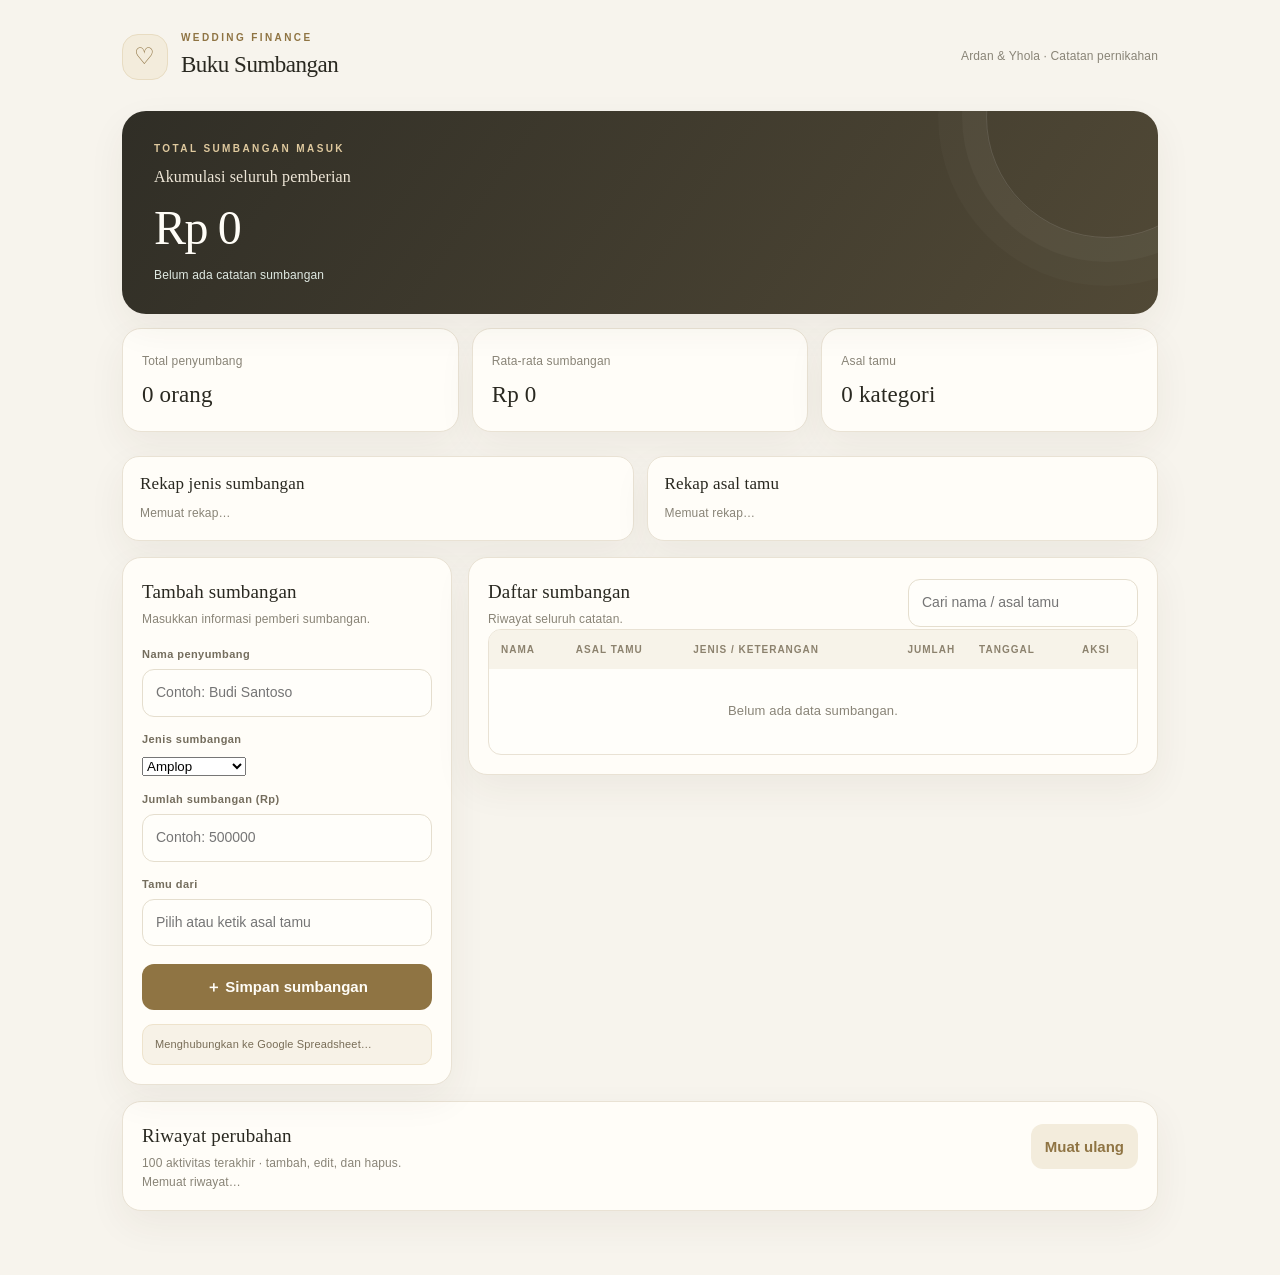
==== keuangan/index.html @ fa2a4373 "Point finance website to latest Apps Script deployment" ====
<!doctype html>
<html lang="id"><head><meta charset="utf-8"><meta name="viewport" content="width=device-width,initial-scale=1"><meta name="theme-color" content="#f6f7f5"><title>Buku Sumbangan — Ardan & Yhola</title>
<style>:root{--bg:#f7f4ed;--paper:#fffdf8;--ink:#292820;--muted:#898477;--line:#e9e2d4;--gold:#b79a62;--gold-dark:#8f7443;--gold-soft:#f3ecdc;--red:#a65d53;--shadow:0 14px 38px rgba(73,59,34,.06)}
*{box-sizing:border-box}body{margin:0;background:var(--bg);color:var(--ink);font:15px/1.55 -apple-system,BlinkMacSystemFont,"Segoe UI",sans-serif;letter-spacing:.01em}
.wrap{max-width:1080px;margin:auto;padding:30px 22px 64px}.head{display:flex;justify-content:space-between;align-items:center;margin-bottom:28px}.brand{display:flex;gap:13px;align-items:center}.mark{background:var(--gold-soft);color:var(--gold-dark);border:1px solid #e8dcc2;border-radius:16px;width:46px;height:46px;display:grid;place-items:center;font-size:23px}.eyebrow{font-size:10px;letter-spacing:2.4px;color:var(--gold-dark);font-weight:800}.brand h1{font-family:Georgia,serif;font-size:23px;font-weight:500;letter-spacing:-.5px;margin:1px 0}.muted{color:var(--muted);font-size:12px}
.hero{position:relative;overflow:hidden;background:linear-gradient(125deg,#302e26,#514936);color:#fffdf7;padding:30px 32px;border-radius:24px;box-shadow:var(--shadow)}.hero:after{content:"";position:absolute;width:240px;height:240px;border:1px solid #ffffff20;border-radius:50%;right:-70px;top:-115px;box-shadow:0 0 0 24px #ffffff08,0 0 0 48px #ffffff05}.hero .eyebrow{color:#dfc99e}.hero h2{font-family:Georgia,serif;font-weight:400;font-size:16px;margin:8px 0 2px;color:#eee6d7}.total{font-family:Georgia,serif;font-size:clamp(34px,6vw,48px);font-weight:500;letter-spacing:-1.4px;margin:0}.stats{display:grid;grid-template-columns:repeat(3,1fr);gap:13px;margin:14px 0 24px}.stat,.panel{background:var(--paper);border:1px solid var(--line);border-radius:19px;padding:19px;box-shadow:var(--shadow)}.stat span{font-size:12px;color:var(--muted)}.stat strong{display:block;font-family:Georgia,serif;font-size:23px;font-weight:500;margin-top:5px}.breakdowns{display:grid;grid-template-columns:1fr 1fr;gap:13px;margin:0 0 16px}.breakdown{background:var(--paper);border:1px solid var(--line);border-radius:17px;padding:17px;box-shadow:var(--shadow)}.breakdown h3{font:500 17px Georgia,serif;margin:0 0 10px}.breakrow{display:flex;justify-content:space-between;gap:12px;padding:7px 0;border-top:1px solid #f0eadf;font-size:12px}.breakrow strong{font-weight:700;text-align:right}.history{margin-top:16px}.history-list{display:grid;gap:8px}.history-item{padding:10px 12px;border:1px solid var(--line);border-radius:12px;background:#fffefa;font-size:12px}.history-item strong{display:block}.layout{display:grid;grid-template-columns:330px 1fr;gap:16px;align-items:start}.panel h3{font-family:Georgia,serif;font-size:19px;font-weight:500;margin:0}.sub{font-size:12px;color:var(--muted);margin:4px 0 17px}
label{display:block;font-size:11px;letter-spacing:.04em;font-weight:700;color:#746d5d;margin:14px 0 6px}input{width:100%;padding:12px 13px;border:1px solid #e5dece;border-radius:12px;background:#fffefa;color:var(--ink);font:inherit;font-size:14px;outline:none;transition:.2s}input:focus{border-color:var(--gold);box-shadow:0 0 0 3px #b79a621a}.btn{border:0;border-radius:12px;padding:11px 14px;font:inherit;font-weight:700;cursor:pointer;transition:transform .15s,background .15s}.btn:active{transform:scale(.98)}.primary{background:var(--gold-dark);color:#fffdf7;width:100%;margin-top:18px}.primary:hover{background:#796139}.soft{background:var(--gold-soft);color:var(--gold-dark)}.plain{background:#fffdf8;border:1px solid var(--line);color:#625b4c}.tools{display:flex;gap:7px;flex-wrap:wrap;margin:14px 0}.tools .btn{font-size:11px}.bar{display:flex;justify-content:space-between;align-items:center;gap:10px;flex-wrap:wrap}.search{max-width:230px}.tablebox{overflow:auto;border:1px solid var(--line);border-radius:13px;background:#fffefa}table{width:100%;border-collapse:collapse;min-width:500px}th{background:#f7f3e9;color:#8c826e;text-align:left;font-size:10px;letter-spacing:1px;text-transform:uppercase;padding:12px}td{padding:13px 12px;border-top:1px solid #f0eadf;font-size:13px}td.money{text-align:right;font-weight:700;color:#625338}td:last-child{text-align:right}.tag{background:#f5f0e5;color:#786747;border-radius:20px;padding:5px 9px;font-size:10px}.mini{border:0;background:none;color:var(--gold-dark);font-weight:700;cursor:pointer;padding:5px}.del{color:var(--red)}.empty{text-align:center;padding:32px 15px;color:var(--muted);font-size:13px}.note{background:#f7f2e7;border:1px solid #eee3cc;padding:11px 12px;border-radius:11px;margin-top:14px;font-size:11px;color:#786d57}
@media(max-width:760px){.breakdowns{grid-template-columns:1fr}.wrap{max-width:540px;padding:20px 14px 44px}.head{margin-bottom:20px}.head>span{display:none}.brand h1{font-size:21px}.hero{padding:25px 22px;border-radius:21px}.stats{gap:8px;margin:11px 0 17px}.stat{padding:13px 12px;border-radius:15px}.stat strong{font-size:18px}.layout{grid-template-columns:1fr;gap:12px}.panel{padding:17px;border-radius:17px}.search{max-width:none;width:100%}.bar{align-items:flex-start}.tablebox{overflow:visible;border:0;background:transparent}table{min-width:0;border-collapse:separate;border-spacing:0 8px}thead{display:none}tbody tr{display:grid;grid-template-columns:1fr auto;gap:4px 10px;background:#fffefa;border:1px solid var(--line);border-radius:13px;padding:11px 12px;margin-bottom:8px}td{border:0;padding:0;font-size:12px}td:first-child{grid-column:1;grid-row:1;font-size:13px}td:nth-child(2){grid-column:1;grid-row:2}td.money{grid-column:2;grid-row:1;text-align:right;align-self:center;font-size:13px}td:last-child{grid-column:2;grid-row:2;align-self:center;white-space:nowrap}.empty{background:#fffefa;border:1px dashed var(--line);border-radius:13px}.tools{gap:6px}.tools .btn{flex:1;padding:10px 8px}}
@media(max-width:360px){.stats{grid-template-columns:1fr}.stat{display:flex;justify-content:space-between;align-items:center}.stat strong{margin:0}.hero{padding:22px 18px}}</style></head><body><div class="wrap">
<header class="head"><div class="brand"><div class="mark">♡</div><div><div class="eyebrow">WEDDING FINANCE</div><h1>Buku Sumbangan</h1></div></div><span class="muted">Ardan & Yhola · Catatan pernikahan</span></header>
<section class="hero"><div class="eyebrow">TOTAL SUMBANGAN MASUK</div><h2>Akumulasi seluruh pemberian</h2><p class="total" id="total">Rp 0</p><div class="muted" style="color:#e0eae3" id="summary">Belum ada catatan sumbangan</div></section>
<section class="stats"><div class="stat"><span>Total penyumbang</span><strong id="count">0 orang</strong></div><div class="stat"><span>Rata-rata sumbangan</span><strong id="avg">Rp 0</strong></div><div class="stat"><span>Asal tamu</span><strong id="groups">0 kategori</strong></div></section>
<section class="breakdowns"><div class="breakdown"><h3>Rekap jenis sumbangan</h3><div id="categoryBreakdown" class="muted">Memuat rekap…</div></div><div class="breakdown"><h3>Rekap asal tamu</h3><div id="originBreakdown" class="muted">Memuat rekap…</div></div></section><main class="layout"><section class="panel"><h3 id="formTitle">Tambah sumbangan</h3><p class="sub">Masukkan informasi pemberi sumbangan.</p><form id="form"><input id="editId" type="hidden"><label for="name">Nama penyumbang</label><input id="name" maxlength="100" placeholder="Contoh: Budi Santoso" required><label for="giftType">Jenis sumbangan</label><select id="giftType" required><option value="Amplop">Amplop</option><option value="Mandiri Yhola">Mandiri Yhola</option><option value="BCA Yhola">BCA Yhola</option><option value="BCA Ardan">BCA Ardan</option><option value="Kado">Kado</option></select><div id="moneyField"><label for="amount">Jumlah sumbangan (Rp)</label><input id="amount" type="number" min="1" step="1" placeholder="Contoh: 500000"></div><div id="giftField" style="display:none"><label for="giftDescription">Isi kado / hadiah</label><input id="giftDescription" maxlength="160" placeholder="Contoh: Rice cooker, setrika, piring"></div><label for="source">Tamu dari</label><input id="source" list="sourcesList" maxlength="80" placeholder="Pilih atau ketik asal tamu" required><datalist id="sourcesList"><option>Kantor Bumindo</option><option>Kantor Erha</option><option>Keluarga Ardan</option><option>Keluarga Yhola</option><option>Teman Ardan</option><option>Teman Yhola</option><option>Tetangga</option><option>Lainnya</option></datalist><button class="btn primary" id="save">＋ Simpan sumbangan</button><button class="btn plain" id="cancel" type="button" style="display:none;width:100%;margin-top:8px">Batal edit</button></form><div class="note" id="connectionNote">Menghubungkan ke Google Spreadsheet…</div></section>
<section class="panel"><div class="bar"><div><h3>Daftar sumbangan</h3><p class="sub" style="margin-bottom:0">Riwayat seluruh catatan.</p></div><input class="search" id="search" placeholder="Cari nama / asal tamu"></div><div class="tablebox"><table><thead><tr><th>Nama</th><th>Asal tamu</th><th>Jenis / keterangan</th><th style="text-align:right">Jumlah</th><th>Tanggal</th><th>Aksi</th></tr></thead><tbody id="rows"></tbody></table><div class="empty" id="empty">Belum ada data sumbangan.</div></div></section></main><section class="panel history"><div class="bar"><div><h3>Riwayat perubahan</h3><p class="sub" style="margin-bottom:0">100 aktivitas terakhir · tambah, edit, dan hapus.</p></div><button class="btn soft" id="refreshHistory" type="button">Muat ulang</button></div><div class="history-list" id="historyList"><div class="muted">Memuat riwayat…</div></div></section></div>
<script>
const API_URL='https://script.google.com/macros/s/AKfycbzqXOMOO9nMIbxhnYxbDMn8gLVoGw3H8GqRCB1GDdaNJoJIylZEvR3o4yMRAfjz7OiH/exec';
let data=[];
const $=id=>document.getElementById(id),fmt=n=>new Intl.NumberFormat('id-ID',{style:'currency',currency:'IDR',maximumFractionDigits:0}).format(n||0),esc=s=>String(s).replace(/[&<>"']/g,c=>({'&':'&amp;','<':'&lt;','>':'&gt;','"':'&quot;',"'":'&#39;'}[c]));
function api(params){return new Promise((resolve,reject)=>{const cb='gsCallback_'+Date.now()+'_'+Math.random().toString(36).slice(2);const script=document.createElement('script');const query=new URLSearchParams({...params,callback:cb});const timer=setTimeout(()=>finish(new Error('Koneksi ke Google Spreadsheet timeout. Coba muat ulang halaman.')),20000);function finish(err,result){clearTimeout(timer);delete window[cb];script.remove();err?reject(err):resolve(result)}window[cb]=result=>{if(!result||!result.ok)finish(new Error(result?.error||'Permintaan gagal.'));else finish(null,result.data)};script.onerror=()=>finish(new Error('Tidak dapat menghubungi Google Apps Script. Periksa URL deployment.'));script.src=API_URL+'?'+query.toString();document.body.appendChild(script)})}
async function loadData(){try{data=await api({action:'list'});render();$('connectionNote').textContent='Terhubung ke Google Spreadsheet · Data tersimpan online.';loadHistory()}catch(err){$('connectionNote').textContent='Gagal memuat data: '+err.message;$('empty').textContent='Data belum dapat dimuat. Periksa koneksi atau deployment Apps Script.';console.error(err)}}
function dateFmt(v){if(!v)return '—';const d=new Date(v);return isNaN(d)?'—':new Intl.DateTimeFormat('id-ID',{day:'2-digit',month:'short',year:'numeric',hour:'2-digit',minute:'2-digit'}).format(d)}
async function loadHistory(){try{const items=await api({action:'history'});$('historyList').innerHTML=items.length?items.map(x=>'<div class="history-item"><strong>'+esc(x.action)+' · '+esc(x.name||'Tanpa nama')+'</strong><span class="muted">'+esc(dateFmt(x.timestamp))+'</span><div>'+esc(x.detail||'')+'</div></div>').join(''):'<div class="muted">Belum ada aktivitas yang tercatat setelah fitur riwayat diaktifkan.</div>'}catch(err){$('historyList').innerHTML='<div class="muted">Riwayat belum tersedia. Perbarui dan deploy Apps Script terlebih dahulu.</div>'}}
function render(){
 let money=data.filter(x=>x.type!=='Kado'),total=money.reduce((s,x)=>s+Number(x.amount||0),0);
 $('total').textContent=fmt(total);$('count').textContent=data.length+' orang';
 $('avg').textContent=fmt(money.length?total/money.length:0);
 $('groups').textContent=new Set(data.map(x=>String(x.source||'').toLowerCase())).size+' kategori';
 $('summary').textContent=data.length?data.length+' catatan sumbangan tercatat':'Belum ada catatan sumbangan';
 const aggregate=(key,amountKey)=>{const m={};data.forEach(x=>{const k=String(x[key]||'Belum dikategorikan');m[k]=(m[k]||0)+(amountKey?Number(x.amount||0):1)});return Object.entries(m).sort((a,b)=>b[1]-a[1]).map(([k,v])=>'<div class="breakrow"><span>'+esc(k)+'</span><strong>'+(amountKey?fmt(v):v+' catatan')+'</strong></div>').join('')||'<div class="muted">Belum ada data.</div>'};
 $('categoryBreakdown').innerHTML=aggregate('type',true);
 $('originBreakdown').innerHTML=aggregate('source',false);
 let q=$('search').value.toLowerCase(),list=data.filter(x=>[x.name,x.source,x.type,x.giftDescription].some(v=>String(v||'').toLowerCase().includes(q)));
 $('rows').innerHTML=list.map(x=>{let desc=x.type==='Kado'?'Kado · '+(x.giftDescription||'Belum diisi'):(x.type||'Belum dikategorikan');let amount=x.type==='Kado'?'—':fmt(x.amount);return '<tr><td><b>'+esc(x.name)+'</b></td><td><span class="tag">'+esc(x.source)+'</span></td><td>'+esc(desc)+'</td><td class="money">'+amount+'</td><td>'+esc(dateFmt(x.createdAt))+'</td><td><button class="mini" onclick="editRow(\'+x.id+'\')">Edit</button><button class="mini del" onclick="removeRow(\'+x.id+'\')">Hapus</button></td></tr>'}).join('');
 $('empty').style.display=list.length?'none':'block';
}
function syncGiftFields(){const gift=$('giftType').value==='Kado';$('moneyField').style.display=gift?'none':'block';$('giftField').style.display=gift?'block':'none';$('amount').required=!gift;$('giftDescription').required=gift} $('giftType').onchange=syncGiftFields;syncGiftFields();
$('form').onsubmit=async e=>{e.preventDefault();const id=$('editId').value,type=$('giftType').value,isGift=type==='Kado',item={name:$('name').value.trim(),amount:isGift?0:Number($('amount').value),source:$('source').value.trim(),type,giftDescription:isGift?$('giftDescription').value.trim():''};if(!item.name||!item.source||(isGift?!item.giftDescription:item.amount<=0)){alert(isGift?'Nama, asal tamu, dan isi kado wajib diisi.':'Nama, asal tamu, dan jumlah wajib diisi.');return}const btn=$('save');btn.disabled=true;btn.textContent='Menyimpan…';try{if(id)await api({action:'update',id,...item});else await api({action:'add',...item});await loadData();reset()}catch(err){alert('Gagal menyimpan: '+err.message)}finally{btn.disabled=false;btn.textContent=id?'Simpan perubahan':'＋ Simpan sumbangan'}};
function reset(){$('form').reset();$('editId').value='';$('formTitle').textContent='Tambah sumbangan';$('save').textContent='＋ Simpan sumbangan';$('cancel').style.display='none';syncGiftFields()}
window.editRow=id=>{let x=data.find(v=>v.id===id);if(!x)return;$('editId').value=id;$('name').value=x.name;$('giftType').value=x.type||'Amplop';$('amount').value=x.amount||'';$('giftDescription').value=x.giftDescription||'';$('source').value=x.source;syncGiftFields();$('formTitle').textContent='Edit sumbangan';$('save').textContent='Simpan perubahan';$('cancel').style.display='block';window.scrollTo({top:0,behavior:'smooth'})};
window.removeRow=async id=>{let x=data.find(v=>v.id===id);if(x&&confirm('Hapus catatan '+x.name+'?')){try{await api({action:'delete',id});await loadData();if($('editId').value===id)reset()}catch(err){alert('Gagal menghapus: '+err.message)}}};
$('cancel').onclick=reset;$('search').oninput=render;$('refreshHistory').onclick=loadHistory;
loadData();
</script></body></html>
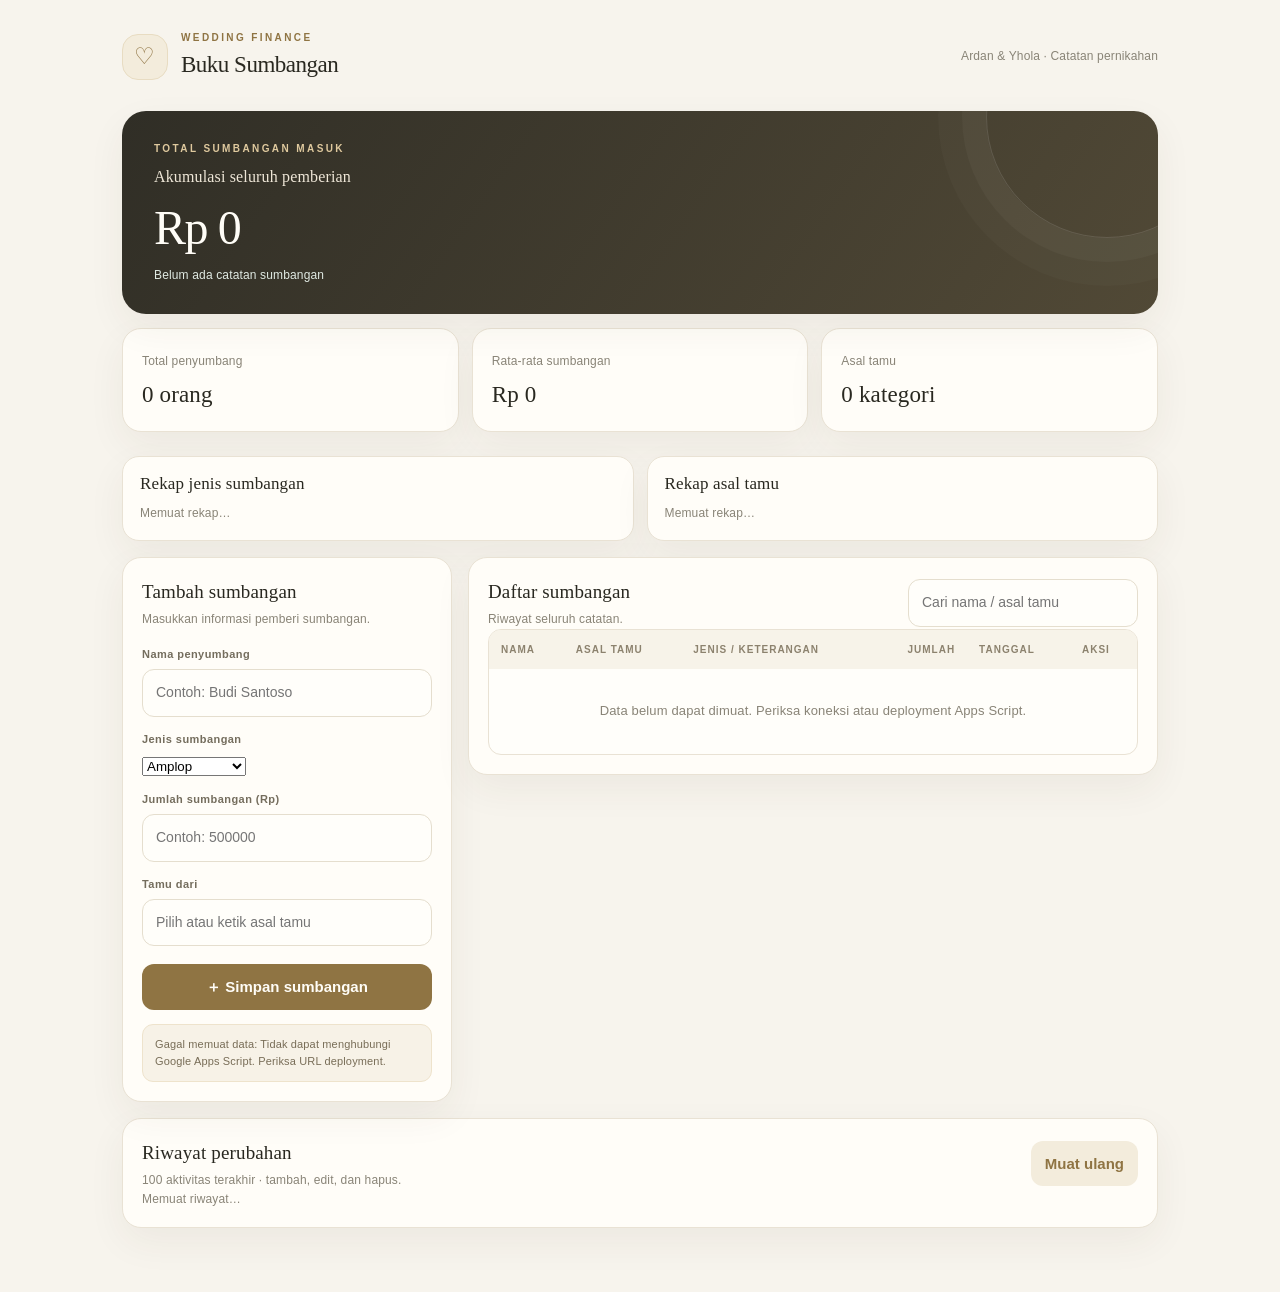
==== commit 2aa736da: "Connect wedding contribution ledger to new Google Sheets API" ====
--- a/keuangan/index.html
+++ b/keuangan/index.html
@@ -13,13 +13,13 @@
 <section class="breakdowns"><div class="breakdown"><h3>Rekap jenis sumbangan</h3><div id="categoryBreakdown" class="muted">Memuat rekap…</div></div><div class="breakdown"><h3>Rekap asal tamu</h3><div id="originBreakdown" class="muted">Memuat rekap…</div></div></section><main class="layout"><section class="panel"><h3 id="formTitle">Tambah sumbangan</h3><p class="sub">Masukkan informasi pemberi sumbangan.</p><form id="form"><input id="editId" type="hidden"><label for="name">Nama penyumbang</label><input id="name" maxlength="100" placeholder="Contoh: Budi Santoso" required><label for="giftType">Jenis sumbangan</label><select id="giftType" required><option value="Amplop">Amplop</option><option value="Mandiri Yhola">Mandiri Yhola</option><option value="BCA Yhola">BCA Yhola</option><option value="BCA Ardan">BCA Ardan</option><option value="Kado">Kado</option></select><div id="moneyField"><label for="amount">Jumlah sumbangan (Rp)</label><input id="amount" type="number" min="1" step="1" placeholder="Contoh: 500000"></div><div id="giftField" style="display:none"><label for="giftDescription">Isi kado / hadiah</label><input id="giftDescription" maxlength="160" placeholder="Contoh: Rice cooker, setrika, piring"></div><label for="source">Tamu dari</label><input id="source" list="sourcesList" maxlength="80" placeholder="Pilih atau ketik asal tamu" required><datalist id="sourcesList"><option>Kantor Bumindo</option><option>Kantor Erha</option><option>Keluarga Ardan</option><option>Keluarga Yhola</option><option>Teman Ardan</option><option>Teman Yhola</option><option>Tetangga</option><option>Lainnya</option></datalist><button class="btn primary" id="save">＋ Simpan sumbangan</button><button class="btn plain" id="cancel" type="button" style="display:none;width:100%;margin-top:8px">Batal edit</button></form><div class="note" id="connectionNote">Menghubungkan ke Google Spreadsheet…</div></section>
 <section class="panel"><div class="bar"><div><h3>Daftar sumbangan</h3><p class="sub" style="margin-bottom:0">Riwayat seluruh catatan.</p></div><input class="search" id="search" placeholder="Cari nama / asal tamu"></div><div class="tablebox"><table><thead><tr><th>Nama</th><th>Asal tamu</th><th>Jenis / keterangan</th><th style="text-align:right">Jumlah</th><th>Tanggal</th><th>Aksi</th></tr></thead><tbody id="rows"></tbody></table><div class="empty" id="empty">Belum ada data sumbangan.</div></div></section></main><section class="panel history"><div class="bar"><div><h3>Riwayat perubahan</h3><p class="sub" style="margin-bottom:0">100 aktivitas terakhir · tambah, edit, dan hapus.</p></div><button class="btn soft" id="refreshHistory" type="button">Muat ulang</button></div><div class="history-list" id="historyList"><div class="muted">Memuat riwayat…</div></div></section></div>
 <script>
-const API_URL='https://script.google.com/macros/s/AKfycbzqXOMOO9nMIbxhnYxbDMn8gLVoGw3H8GqRCB1GDdaNJoJIylZEvR3o4yMRAfjz7OiH/exec';
+const API_URL='https://script.google.com/macros/s/AKfycbxcaTjHnkjxrhTH1AjJqT2T3LrT9TczT10QDazyrKj3Cag5uvMa_6mWdiqD-MA2ruYrv/exec';
 let data=[];
 const $=id=>document.getElementById(id),fmt=n=>new Intl.NumberFormat('id-ID',{style:'currency',currency:'IDR',maximumFractionDigits:0}).format(n||0),esc=s=>String(s).replace(/[&<>"']/g,c=>({'&':'&amp;','<':'&lt;','>':'&gt;','"':'&quot;',"'":'&#39;'}[c]));
 function api(params){return new Promise((resolve,reject)=>{const cb='gsCallback_'+Date.now()+'_'+Math.random().toString(36).slice(2);const script=document.createElement('script');const query=new URLSearchParams({...params,callback:cb});const timer=setTimeout(()=>finish(new Error('Koneksi ke Google Spreadsheet timeout. Coba muat ulang halaman.')),20000);function finish(err,result){clearTimeout(timer);delete window[cb];script.remove();err?reject(err):resolve(result)}window[cb]=result=>{if(!result||!result.ok)finish(new Error(result?.error||'Permintaan gagal.'));else finish(null,result.data)};script.onerror=()=>finish(new Error('Tidak dapat menghubungi Google Apps Script. Periksa URL deployment.'));script.src=API_URL+'?'+query.toString();document.body.appendChild(script)})}
 async function loadData(){try{data=await api({action:'list'});render();$('connectionNote').textContent='Terhubung ke Google Spreadsheet · Data tersimpan online.';loadHistory()}catch(err){$('connectionNote').textContent='Gagal memuat data: '+err.message;$('empty').textContent='Data belum dapat dimuat. Periksa koneksi atau deployment Apps Script.';console.error(err)}}
 function dateFmt(v){if(!v)return '—';const d=new Date(v);return isNaN(d)?'—':new Intl.DateTimeFormat('id-ID',{day:'2-digit',month:'short',year:'numeric',hour:'2-digit',minute:'2-digit'}).format(d)}
-async function loadHistory(){try{const items=await api({action:'history'});$('historyList').innerHTML=items.length?items.map(x=>'<div class="history-item"><strong>'+esc(x.action)+' · '+esc(x.name||'Tanpa nama')+'</strong><span class="muted">'+esc(dateFmt(x.timestamp))+'</span><div>'+esc(x.detail||'')+'</div></div>').join(''):'<div class="muted">Belum ada aktivitas yang tercatat setelah fitur riwayat diaktifkan.</div>'}catch(err){$('historyList').innerHTML='<div class="muted">Riwayat belum tersedia. Perbarui dan deploy Apps Script terlebih dahulu.</div>'}}
+async function loadHistory(){try{const items=await api({action:'history'});$('historyList').innerHTML=items.length?items.map(x=>'<div class="history-item"><strong>'+esc(x.action)+' · '+esc(x.name||'Tanpa nama')+'</strong><span class="muted">'+esc(dateFmt(x.time))+'</span><div>'+esc(x.detail||'')+'</div></div>').join(''):'<div class="muted">Belum ada aktivitas yang tercatat setelah fitur riwayat diaktifkan.</div>'}catch(err){$('historyList').innerHTML='<div class="muted">Riwayat belum tersedia. Perbarui dan deploy Apps Script terlebih dahulu.</div>'}}
 function render(){
  let money=data.filter(x=>x.type!=='Kado'),total=money.reduce((s,x)=>s+Number(x.amount||0),0);
  $('total').textContent=fmt(total);$('count').textContent=data.length+' orang';
@@ -30,7 +30,9 @@
  $('categoryBreakdown').innerHTML=aggregate('type',true);
  $('originBreakdown').innerHTML=aggregate('source',false);
  let q=$('search').value.toLowerCase(),list=data.filter(x=>[x.name,x.source,x.type,x.giftDescription].some(v=>String(v||'').toLowerCase().includes(q)));
- $('rows').innerHTML=list.map(x=>{let desc=x.type==='Kado'?'Kado · '+(x.giftDescription||'Belum diisi'):(x.type||'Belum dikategorikan');let amount=x.type==='Kado'?'—':fmt(x.amount);return '<tr><td><b>'+esc(x.name)+'</b></td><td><span class="tag">'+esc(x.source)+'</span></td><td>'+esc(desc)+'</td><td class="money">'+amount+'</td><td>'+esc(dateFmt(x.createdAt))+'</td><td><button class="mini" onclick="editRow(\'+x.id+'\')">Edit</button><button class="mini del" onclick="removeRow(\'+x.id+'\')">Hapus</button></td></tr>'}).join('');
+ $('rows').innerHTML=list.map(x=>{let desc=x.type==='Kado'?'Kado · '+(x.giftDescription||'Belum diisi'):(x.type||'Belum dikategorikan');let amount=x.type==='Kado'?'—':fmt(x.amount);return '<tr><td><b>'+esc(x.name)+'</b></td><td><span class="tag">'+esc(x.source)+'</span></td><td>'+esc(desc)+'</td><td class="money">'+amount+'</td><td>'+esc(dateFmt(x.createdAt))+'</td><td><button class="mini" data-edit-id="'+esc(x.id)+'">Edit</button><button class="mini del" data-delete-id="'+esc(x.id)+'">Hapus</button></td></tr>'}).join('');
+ $('rows').querySelectorAll('[data-edit-id]').forEach(btn=>btn.addEventListener('click',()=>editRow(btn.dataset.editId)));
+ $('rows').querySelectorAll('[data-delete-id]').forEach(btn=>btn.addEventListener('click',()=>removeRow(btn.dataset.deleteId)));
  $('empty').style.display=list.length?'none':'block';
 }
 function syncGiftFields(){const gift=$('giftType').value==='Kado';$('moneyField').style.display=gift?'none':'block';$('giftField').style.display=gift?'block':'none';$('amount').required=!gift;$('giftDescription').required=gift} $('giftType').onchange=syncGiftFields;syncGiftFields();
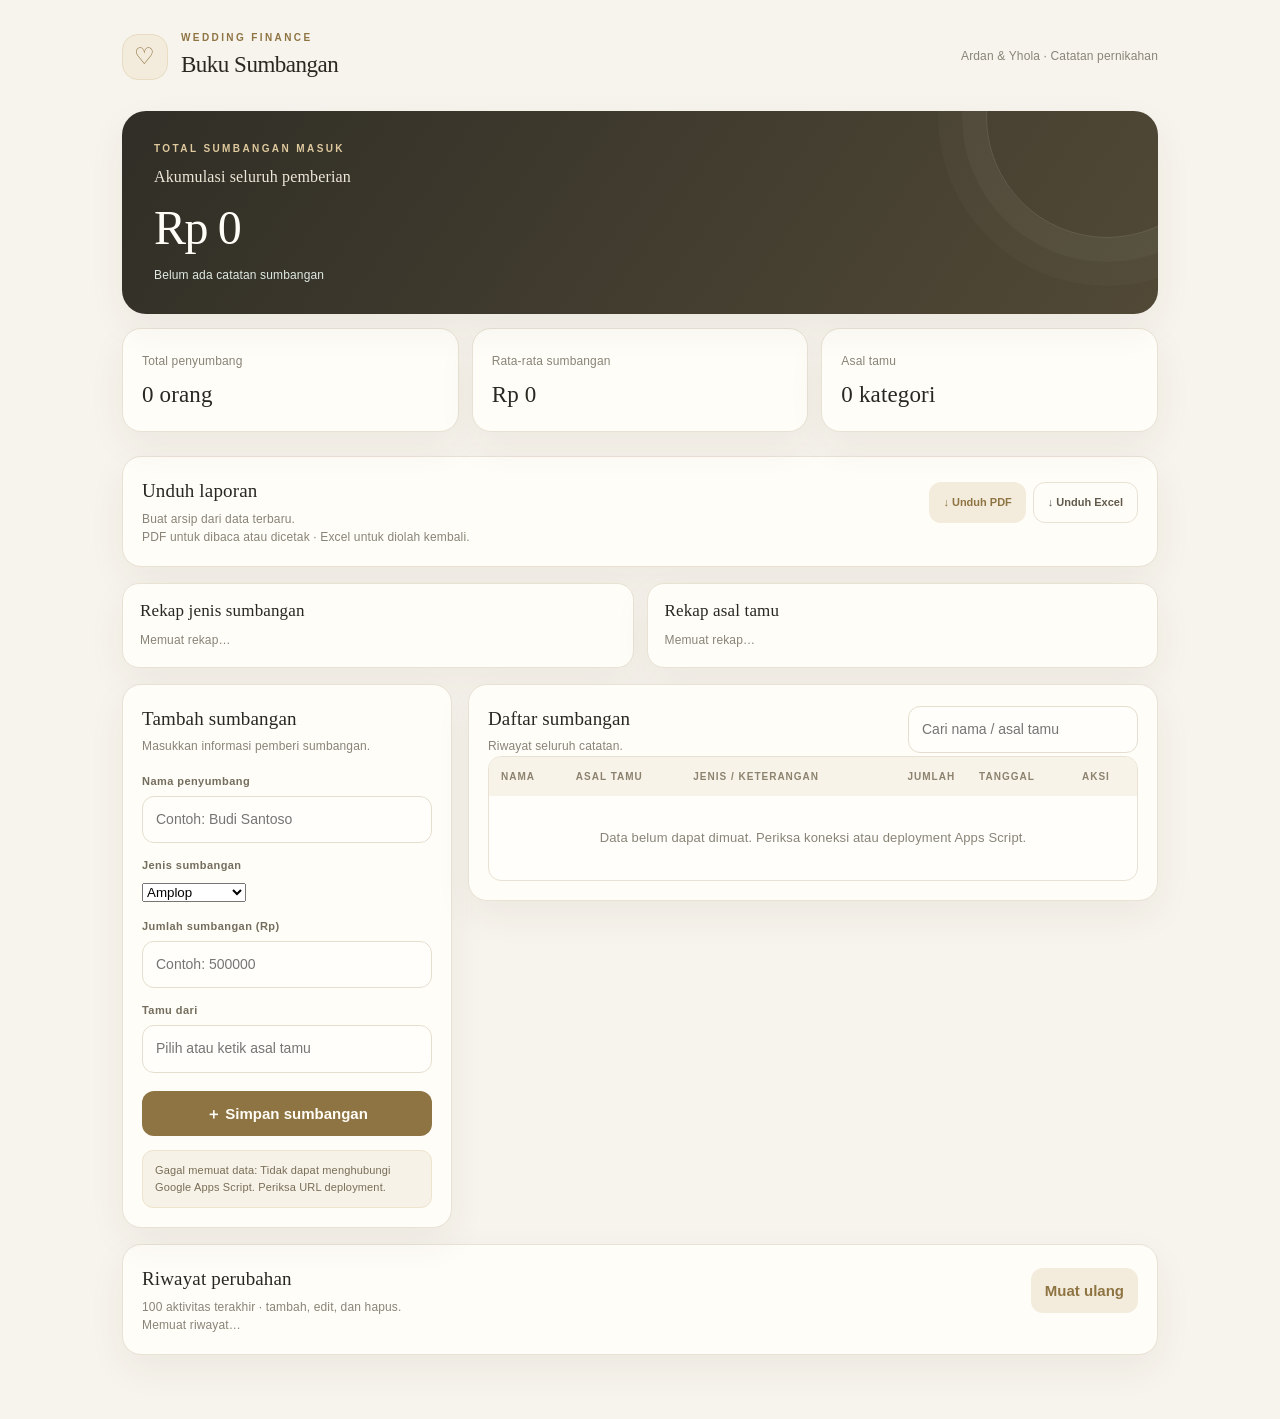
==== commit 1c585876: "Add PDF and Excel report downloads" ====
--- a/keuangan/index.html
+++ b/keuangan/index.html
@@ -10,10 +10,11 @@
 <header class="head"><div class="brand"><div class="mark">♡</div><div><div class="eyebrow">WEDDING FINANCE</div><h1>Buku Sumbangan</h1></div></div><span class="muted">Ardan & Yhola · Catatan pernikahan</span></header>
 <section class="hero"><div class="eyebrow">TOTAL SUMBANGAN MASUK</div><h2>Akumulasi seluruh pemberian</h2><p class="total" id="total">Rp 0</p><div class="muted" style="color:#e0eae3" id="summary">Belum ada catatan sumbangan</div></section>
 <section class="stats"><div class="stat"><span>Total penyumbang</span><strong id="count">0 orang</strong></div><div class="stat"><span>Rata-rata sumbangan</span><strong id="avg">Rp 0</strong></div><div class="stat"><span>Asal tamu</span><strong id="groups">0 kategori</strong></div></section>
+<section class="panel" style="margin:0 0 16px"><div class="bar"><div><h3>Unduh laporan</h3><p class="sub" style="margin-bottom:0">Buat arsip dari data terbaru.</p></div><div class="tools" style="margin:0"><button class="btn soft" id="exportPdf" type="button">↓ Unduh PDF</button><button class="btn plain" id="exportExcel" type="button">↓ Unduh Excel</button></div></div><div class="muted">PDF untuk dibaca atau dicetak · Excel untuk diolah kembali.</div></section>
 <section class="breakdowns"><div class="breakdown"><h3>Rekap jenis sumbangan</h3><div id="categoryBreakdown" class="muted">Memuat rekap…</div></div><div class="breakdown"><h3>Rekap asal tamu</h3><div id="originBreakdown" class="muted">Memuat rekap…</div></div></section><main class="layout"><section class="panel"><h3 id="formTitle">Tambah sumbangan</h3><p class="sub">Masukkan informasi pemberi sumbangan.</p><form id="form"><input id="editId" type="hidden"><label for="name">Nama penyumbang</label><input id="name" maxlength="100" placeholder="Contoh: Budi Santoso" required><label for="giftType">Jenis sumbangan</label><select id="giftType" required><option value="Amplop">Amplop</option><option value="Mandiri Yhola">Mandiri Yhola</option><option value="BCA Yhola">BCA Yhola</option><option value="BCA Ardan">BCA Ardan</option><option value="Kado">Kado</option></select><div id="moneyField"><label for="amount">Jumlah sumbangan (Rp)</label><input id="amount" type="number" min="1" step="1" placeholder="Contoh: 500000"></div><div id="giftField" style="display:none"><label for="giftDescription">Isi kado / hadiah</label><input id="giftDescription" maxlength="160" placeholder="Contoh: Rice cooker, setrika, piring"></div><label for="source">Tamu dari</label><input id="source" list="sourcesList" maxlength="80" placeholder="Pilih atau ketik asal tamu" required><datalist id="sourcesList"><option>Kantor Bumindo</option><option>Kantor Erha</option><option>Keluarga Ardan</option><option>Keluarga Yhola</option><option>Teman Ardan</option><option>Teman Yhola</option><option>Tetangga</option><option>Lainnya</option></datalist><button class="btn primary" id="save">＋ Simpan sumbangan</button><button class="btn plain" id="cancel" type="button" style="display:none;width:100%;margin-top:8px">Batal edit</button></form><div class="note" id="connectionNote">Menghubungkan ke Google Spreadsheet…</div></section>
 <section class="panel"><div class="bar"><div><h3>Daftar sumbangan</h3><p class="sub" style="margin-bottom:0">Riwayat seluruh catatan.</p></div><input class="search" id="search" placeholder="Cari nama / asal tamu"></div><div class="tablebox"><table><thead><tr><th>Nama</th><th>Asal tamu</th><th>Jenis / keterangan</th><th style="text-align:right">Jumlah</th><th>Tanggal</th><th>Aksi</th></tr></thead><tbody id="rows"></tbody></table><div class="empty" id="empty">Belum ada data sumbangan.</div></div></section></main><section class="panel history"><div class="bar"><div><h3>Riwayat perubahan</h3><p class="sub" style="margin-bottom:0">100 aktivitas terakhir · tambah, edit, dan hapus.</p></div><button class="btn soft" id="refreshHistory" type="button">Muat ulang</button></div><div class="history-list" id="historyList"><div class="muted">Memuat riwayat…</div></div></section></div>
 <script>
-const API_URL='https://script.google.com/macros/s/AKfycbxcaTjHnkjxrhTH1AjJqT2T3LrT9TczT10QDazyrKj3Cag5uvMa_6mWdiqD-MA2ruYrv/exec';
+const API_URL='https://script.google.com/macros/s/AKfycbxNFqW2C0oom2XLYR7Bl8sXGNIYt9yvdD8c3E6MTgGso52kSdKQ0DlTxcWpdpOXpttvGg/exec';
 let data=[];
 const $=id=>document.getElementById(id),fmt=n=>new Intl.NumberFormat('id-ID',{style:'currency',currency:'IDR',maximumFractionDigits:0}).format(n||0),esc=s=>String(s).replace(/[&<>"']/g,c=>({'&':'&amp;','<':'&lt;','>':'&gt;','"':'&quot;',"'":'&#39;'}[c]));
 function api(params){return new Promise((resolve,reject)=>{const cb='gsCallback_'+Date.now()+'_'+Math.random().toString(36).slice(2);const script=document.createElement('script');const query=new URLSearchParams({...params,callback:cb});const timer=setTimeout(()=>finish(new Error('Koneksi ke Google Spreadsheet timeout. Coba muat ulang halaman.')),20000);function finish(err,result){clearTimeout(timer);delete window[cb];script.remove();err?reject(err):resolve(result)}window[cb]=result=>{if(!result||!result.ok)finish(new Error(result?.error||'Permintaan gagal.'));else finish(null,result.data)};script.onerror=()=>finish(new Error('Tidak dapat menghubungi Google Apps Script. Periksa URL deployment.'));script.src=API_URL+'?'+query.toString();document.body.appendChild(script)})}
@@ -40,6 +41,54 @@
 function reset(){$('form').reset();$('editId').value='';$('formTitle').textContent='Tambah sumbangan';$('save').textContent='＋ Simpan sumbangan';$('cancel').style.display='none';syncGiftFields()}
 window.editRow=id=>{let x=data.find(v=>v.id===id);if(!x)return;$('editId').value=id;$('name').value=x.name;$('giftType').value=x.type||'Amplop';$('amount').value=x.amount||'';$('giftDescription').value=x.giftDescription||'';$('source').value=x.source;syncGiftFields();$('formTitle').textContent='Edit sumbangan';$('save').textContent='Simpan perubahan';$('cancel').style.display='block';window.scrollTo({top:0,behavior:'smooth'})};
 window.removeRow=async id=>{let x=data.find(v=>v.id===id);if(x&&confirm('Hapus catatan '+x.name+'?')){try{await api({action:'delete',id});await loadData();if($('editId').value===id)reset()}catch(err){alert('Gagal menghapus: '+err.message)}}};
+
+function exportRows(){
+ return data.slice().sort((a,b)=>new Date(a.createdAt)-new Date(b.createdAt)).map((x,i)=>({
+  'No.':i+1,'Tanggal':x.createdAt?new Date(x.createdAt):'',
+  'Nama Pemberi':x.name,'Tamu Dari':x.source,'Jenis Sumbangan':x.type,
+  'Jumlah (Rp)':x.type==='Kado'?'':Number(x.amount||0),
+  'Isi Kado/Hadiah':x.type==='Kado'?(x.giftDescription||''):''
+ }));
+}
+function exportSummary(){
+ const money=data.filter(x=>x.type!=='Kado');
+ const total=money.reduce((n,x)=>n+Number(x.amount||0),0);
+ const rows=[['LAPORAN SUMBANGAN ARDAN & YHOLA'],['Tanggal laporan',new Date()],['Total penerimaan uang',total],['Jumlah catatan',data.length],['Jumlah kado',data.filter(x=>x.type==='Kado').length],[],['Rekap jenis','Nilai / jumlah']];
+ const groups={};data.forEach(x=>groups[x.type]=(groups[x.type]||0)+(x.type==='Kado'?1:Number(x.amount||0)));
+ Object.entries(groups).forEach(([k,v])=>rows.push([k,k==='Kado'?v+' hadiah':v]));
+ rows.push([],['Rekap asal tamu','Jumlah pemberi']);
+ const origins={};data.forEach(x=>origins[x.source]=(origins[x.source]||0)+1);
+ Object.entries(origins).forEach(([k,v])=>rows.push([k,v]));
+ return rows;
+}
+function exportPdf(){
+ if(!data.length){alert('Belum ada data untuk dibuat laporan.');return}
+ const w=window.open('','_blank');if(!w){alert('Izinkan pop-up untuk membuat PDF.');return}
+ const money=data.filter(x=>x.type!=='Kado'),total=money.reduce((n,x)=>n+Number(x.amount||0),0);
+ const group=(key)=>{const o={};data.forEach(x=>o[x[key]]=(o[x[key]]||0)+(key==='type'?(x.type==='Kado'?1:Number(x.amount||0)):1));return Object.entries(o).map(([k,v])=>'<tr><td>'+esc(k)+'</td><td>'+(key==='type'&&k!=='Kado'?fmt(v):key==='type'?v+' hadiah':v+' pemberi')+'</td></tr>').join('')};
+ const rows=exportRows().map(x=>'<tr><td>'+x['No.']+'</td><td>'+esc(x['Nama Pemberi'])+'</td><td>'+esc(x['Tamu Dari'])+'</td><td>'+esc(x['Jenis Sumbangan'])+'</td><td>'+(x['Jenis Sumbangan']==='Kado'?esc(x['Isi Kado/Hadiah']):fmt(x['Jumlah (Rp)']))+'</td><td>'+esc(dateFmt(x['Tanggal']))+'</td></tr>').join('');
+ w.document.write('<!doctype html><html lang="id"><head><meta charset="utf-8"><title>Laporan Sumbangan</title><style>@page{size:A4;margin:14mm}*{box-sizing:border-box}body{font:11px Arial;color:#302d25}h1{text-align:center;font:26px Georgia;color:#8f7443;margin:0}h2{font:17px Georgia;color:#8f7443;margin:20px 0 8px}.sub{text-align:center;color:#887b63;letter-spacing:1.5px;margin:7px 0 20px}.hero{background:#f5f0e6;border:1px solid #d8c69f;padding:18px;text-align:center}.hero small{color:#8f7443}.total{font:28px Georgia;color:#72562d;margin:8px}table{width:100%;border-collapse:collapse;margin:8px 0 16px}th{background:#f3ecdc;color:#725b32;text-align:left}th,td{border:1px solid #e8e0d2;padding:7px;font-size:9px}td:last-child{text-align:right}.foot{text-align:center;color:#887b63;margin-top:24px;font:italic 10px Georgia}@media print{body{-webkit-print-color-adjust:exact;print-color-adjust:exact}}</style></head><body><h1>ARDAN & YHOLA</h1><div class="sub">LAPORAN SUMBANGAN PERNIKAHAN · '+esc(new Intl.DateTimeFormat('id-ID',{dateStyle:'long'}).format(new Date()))+'</div><div class="hero"><small>TOTAL PENERIMAAN UANG</small><div class="total">'+fmt(total)+'</div>'+data.length+' catatan · '+data.filter(x=>x.type==='Kado').length+' kado</div><h2>Rekap jenis sumbangan</h2><table><thead><tr><th>Jenis</th><th>Nilai / jumlah</th></tr></thead><tbody>'+group('type')+'</tbody></table><h2>Rekap asal tamu</h2><table><thead><tr><th>Asal tamu</th><th>Jumlah</th></tr></thead><tbody>'+group('source')+'</tbody></table><h2>Rincian seluruh catatan</h2><table><thead><tr><th>No.</th><th>Nama</th><th>Asal tamu</th><th>Jenis</th><th>Jumlah / isi kado</th><th>Tanggal</th></tr></thead><tbody>'+rows+'</tbody></table><div class="foot">Arsip pribadi · Buku Sumbangan Ardan & Yhola</div><script>window.onload=()=>setTimeout(()=>window.print(),500);<\/script></body></html>');
+ w.document.close();
+}
+function exportExcel(){
+ if(!data.length){alert('Belum ada data untuk diekspor.');return}
+ const run=()=>{
+  const wb=XLSX.utils.book_new();
+  const ws1=XLSX.utils.aoa_to_sheet(exportSummary());
+  const ws2=XLSX.utils.json_to_sheet(exportRows());
+  XLSX.utils.book_append_sheet(wb,ws1,'Rekap Utama');
+  XLSX.utils.book_append_sheet(wb,ws2,'Semua Data');
+  XLSX.writeFile(wb,'Laporan_Sumbangan_Ardan_Yhola.xlsx');
+ };
+ if(window.XLSX){run();return}
+ const script=document.createElement('script');
+ script.src='https://cdn.jsdelivr.net/npm/xlsx@0.18.5/dist/xlsx.full.min.js';
+ script.onload=run;script.onerror=()=>alert('Gagal memuat pembuat Excel. Periksa koneksi internet lalu coba lagi.');
+ document.head.appendChild(script);
+}
+$('exportPdf').onclick=exportPdf;
+$('exportExcel').onclick=exportExcel;
+
 $('cancel').onclick=reset;$('search').oninput=render;$('refreshHistory').onclick=loadHistory;
 loadData();
 </script></body></html>
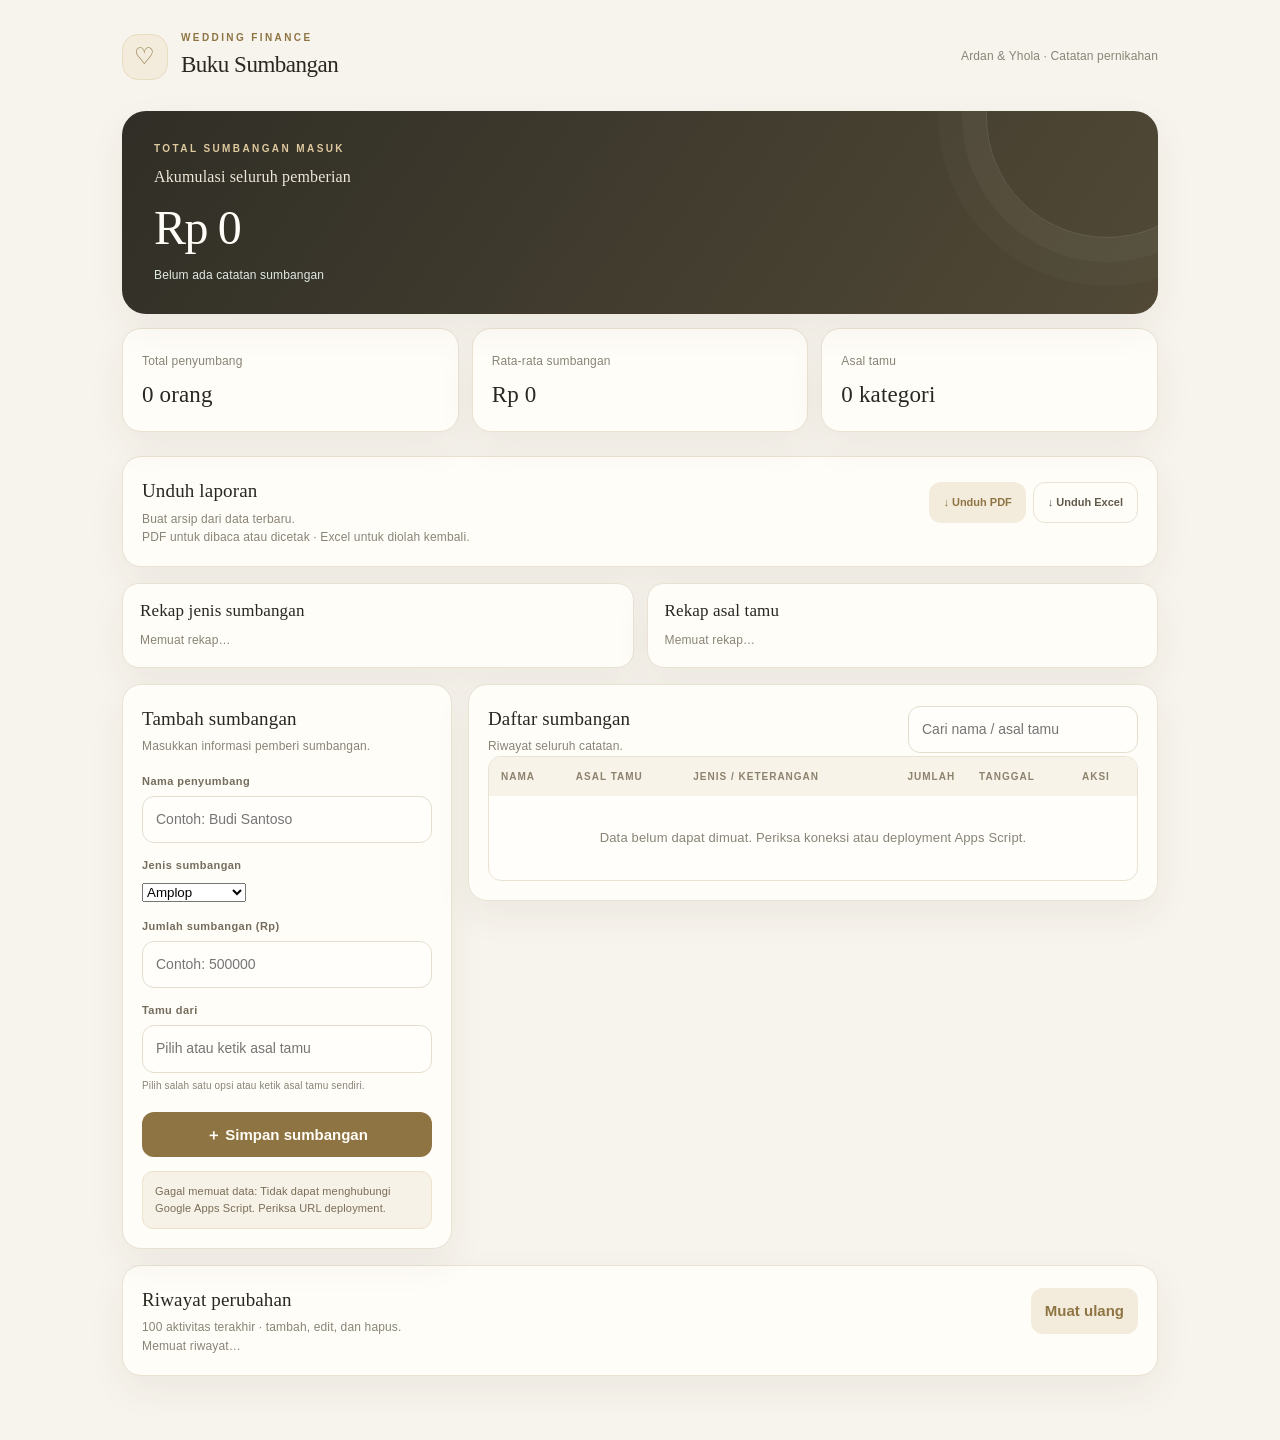
==== commit 7de3d2ff: "Fix guest origin suggestions on iPhone Safari" ====
--- a/keuangan/index.html
+++ b/keuangan/index.html
@@ -4,14 +4,14 @@
 *{box-sizing:border-box}body{margin:0;background:var(--bg);color:var(--ink);font:15px/1.55 -apple-system,BlinkMacSystemFont,"Segoe UI",sans-serif;letter-spacing:.01em}
 .wrap{max-width:1080px;margin:auto;padding:30px 22px 64px}.head{display:flex;justify-content:space-between;align-items:center;margin-bottom:28px}.brand{display:flex;gap:13px;align-items:center}.mark{background:var(--gold-soft);color:var(--gold-dark);border:1px solid #e8dcc2;border-radius:16px;width:46px;height:46px;display:grid;place-items:center;font-size:23px}.eyebrow{font-size:10px;letter-spacing:2.4px;color:var(--gold-dark);font-weight:800}.brand h1{font-family:Georgia,serif;font-size:23px;font-weight:500;letter-spacing:-.5px;margin:1px 0}.muted{color:var(--muted);font-size:12px}
 .hero{position:relative;overflow:hidden;background:linear-gradient(125deg,#302e26,#514936);color:#fffdf7;padding:30px 32px;border-radius:24px;box-shadow:var(--shadow)}.hero:after{content:"";position:absolute;width:240px;height:240px;border:1px solid #ffffff20;border-radius:50%;right:-70px;top:-115px;box-shadow:0 0 0 24px #ffffff08,0 0 0 48px #ffffff05}.hero .eyebrow{color:#dfc99e}.hero h2{font-family:Georgia,serif;font-weight:400;font-size:16px;margin:8px 0 2px;color:#eee6d7}.total{font-family:Georgia,serif;font-size:clamp(34px,6vw,48px);font-weight:500;letter-spacing:-1.4px;margin:0}.stats{display:grid;grid-template-columns:repeat(3,1fr);gap:13px;margin:14px 0 24px}.stat,.panel{background:var(--paper);border:1px solid var(--line);border-radius:19px;padding:19px;box-shadow:var(--shadow)}.stat span{font-size:12px;color:var(--muted)}.stat strong{display:block;font-family:Georgia,serif;font-size:23px;font-weight:500;margin-top:5px}.breakdowns{display:grid;grid-template-columns:1fr 1fr;gap:13px;margin:0 0 16px}.breakdown{background:var(--paper);border:1px solid var(--line);border-radius:17px;padding:17px;box-shadow:var(--shadow)}.breakdown h3{font:500 17px Georgia,serif;margin:0 0 10px}.breakrow{display:flex;justify-content:space-between;gap:12px;padding:7px 0;border-top:1px solid #f0eadf;font-size:12px}.breakrow strong{font-weight:700;text-align:right}.history{margin-top:16px}.history-list{display:grid;gap:8px}.history-item{padding:10px 12px;border:1px solid var(--line);border-radius:12px;background:#fffefa;font-size:12px}.history-item strong{display:block}.layout{display:grid;grid-template-columns:330px 1fr;gap:16px;align-items:start}.panel h3{font-family:Georgia,serif;font-size:19px;font-weight:500;margin:0}.sub{font-size:12px;color:var(--muted);margin:4px 0 17px}
-label{display:block;font-size:11px;letter-spacing:.04em;font-weight:700;color:#746d5d;margin:14px 0 6px}input{width:100%;padding:12px 13px;border:1px solid #e5dece;border-radius:12px;background:#fffefa;color:var(--ink);font:inherit;font-size:14px;outline:none;transition:.2s}input:focus{border-color:var(--gold);box-shadow:0 0 0 3px #b79a621a}.btn{border:0;border-radius:12px;padding:11px 14px;font:inherit;font-weight:700;cursor:pointer;transition:transform .15s,background .15s}.btn:active{transform:scale(.98)}.primary{background:var(--gold-dark);color:#fffdf7;width:100%;margin-top:18px}.primary:hover{background:#796139}.soft{background:var(--gold-soft);color:var(--gold-dark)}.plain{background:#fffdf8;border:1px solid var(--line);color:#625b4c}.tools{display:flex;gap:7px;flex-wrap:wrap;margin:14px 0}.tools .btn{font-size:11px}.bar{display:flex;justify-content:space-between;align-items:center;gap:10px;flex-wrap:wrap}.search{max-width:230px}.tablebox{overflow:auto;border:1px solid var(--line);border-radius:13px;background:#fffefa}table{width:100%;border-collapse:collapse;min-width:500px}th{background:#f7f3e9;color:#8c826e;text-align:left;font-size:10px;letter-spacing:1px;text-transform:uppercase;padding:12px}td{padding:13px 12px;border-top:1px solid #f0eadf;font-size:13px}td.money{text-align:right;font-weight:700;color:#625338}td:last-child{text-align:right}.tag{background:#f5f0e5;color:#786747;border-radius:20px;padding:5px 9px;font-size:10px}.mini{border:0;background:none;color:var(--gold-dark);font-weight:700;cursor:pointer;padding:5px}.del{color:var(--red)}.empty{text-align:center;padding:32px 15px;color:var(--muted);font-size:13px}.note{background:#f7f2e7;border:1px solid #eee3cc;padding:11px 12px;border-radius:11px;margin-top:14px;font-size:11px;color:#786d57}
+label{display:block;font-size:11px;letter-spacing:.04em;font-weight:700;color:#746d5d;margin:14px 0 6px}input{width:100%;padding:12px 13px;border:1px solid #e5dece;border-radius:12px;background:#fffefa;color:var(--ink);font:inherit;font-size:14px;outline:none;transition:.2s}input:focus{border-color:var(--gold);box-shadow:0 0 0 3px #b79a621a}.source-picker{position:relative}.source-options{display:none;position:absolute;z-index:30;top:calc(100% + 5px);left:0;right:0;max-height:220px;overflow-y:auto;background:#fffefa;border:1px solid #e5dece;border-radius:13px;box-shadow:0 12px 28px rgba(73,59,34,.13);padding:5px}.source-options.open{display:block}.source-option{display:block;width:100%;border:0;background:transparent;text-align:left;padding:11px 12px;border-radius:9px;color:var(--ink);font:inherit;font-size:14px}.source-option:active,.source-option:hover{background:var(--gold-soft)}.source-hint{font-size:10px;color:var(--muted);margin-top:5px}.btn{border:0;border-radius:12px;padding:11px 14px;font:inherit;font-weight:700;cursor:pointer;transition:transform .15s,background .15s}.btn:active{transform:scale(.98)}.primary{background:var(--gold-dark);color:#fffdf7;width:100%;margin-top:18px}.primary:hover{background:#796139}.soft{background:var(--gold-soft);color:var(--gold-dark)}.plain{background:#fffdf8;border:1px solid var(--line);color:#625b4c}.tools{display:flex;gap:7px;flex-wrap:wrap;margin:14px 0}.tools .btn{font-size:11px}.bar{display:flex;justify-content:space-between;align-items:center;gap:10px;flex-wrap:wrap}.search{max-width:230px}.tablebox{overflow:auto;border:1px solid var(--line);border-radius:13px;background:#fffefa}table{width:100%;border-collapse:collapse;min-width:500px}th{background:#f7f3e9;color:#8c826e;text-align:left;font-size:10px;letter-spacing:1px;text-transform:uppercase;padding:12px}td{padding:13px 12px;border-top:1px solid #f0eadf;font-size:13px}td.money{text-align:right;font-weight:700;color:#625338}td:last-child{text-align:right}.tag{background:#f5f0e5;color:#786747;border-radius:20px;padding:5px 9px;font-size:10px}.mini{border:0;background:none;color:var(--gold-dark);font-weight:700;cursor:pointer;padding:5px}.del{color:var(--red)}.empty{text-align:center;padding:32px 15px;color:var(--muted);font-size:13px}.note{background:#f7f2e7;border:1px solid #eee3cc;padding:11px 12px;border-radius:11px;margin-top:14px;font-size:11px;color:#786d57}
 @media(max-width:760px){.breakdowns{grid-template-columns:1fr}.wrap{max-width:540px;padding:20px 14px 44px}.head{margin-bottom:20px}.head>span{display:none}.brand h1{font-size:21px}.hero{padding:25px 22px;border-radius:21px}.stats{gap:8px;margin:11px 0 17px}.stat{padding:13px 12px;border-radius:15px}.stat strong{font-size:18px}.layout{grid-template-columns:1fr;gap:12px}.panel{padding:17px;border-radius:17px}.search{max-width:none;width:100%}.bar{align-items:flex-start}.tablebox{overflow:visible;border:0;background:transparent}table{min-width:0;border-collapse:separate;border-spacing:0 8px}thead{display:none}tbody tr{display:grid;grid-template-columns:1fr auto;gap:4px 10px;background:#fffefa;border:1px solid var(--line);border-radius:13px;padding:11px 12px;margin-bottom:8px}td{border:0;padding:0;font-size:12px}td:first-child{grid-column:1;grid-row:1;font-size:13px}td:nth-child(2){grid-column:1;grid-row:2}td.money{grid-column:2;grid-row:1;text-align:right;align-self:center;font-size:13px}td:last-child{grid-column:2;grid-row:2;align-self:center;white-space:nowrap}.empty{background:#fffefa;border:1px dashed var(--line);border-radius:13px}.tools{gap:6px}.tools .btn{flex:1;padding:10px 8px}}
 @media(max-width:360px){.stats{grid-template-columns:1fr}.stat{display:flex;justify-content:space-between;align-items:center}.stat strong{margin:0}.hero{padding:22px 18px}}</style></head><body><div class="wrap">
 <header class="head"><div class="brand"><div class="mark">♡</div><div><div class="eyebrow">WEDDING FINANCE</div><h1>Buku Sumbangan</h1></div></div><span class="muted">Ardan & Yhola · Catatan pernikahan</span></header>
 <section class="hero"><div class="eyebrow">TOTAL SUMBANGAN MASUK</div><h2>Akumulasi seluruh pemberian</h2><p class="total" id="total">Rp 0</p><div class="muted" style="color:#e0eae3" id="summary">Belum ada catatan sumbangan</div></section>
 <section class="stats"><div class="stat"><span>Total penyumbang</span><strong id="count">0 orang</strong></div><div class="stat"><span>Rata-rata sumbangan</span><strong id="avg">Rp 0</strong></div><div class="stat"><span>Asal tamu</span><strong id="groups">0 kategori</strong></div></section>
 <section class="panel" style="margin:0 0 16px"><div class="bar"><div><h3>Unduh laporan</h3><p class="sub" style="margin-bottom:0">Buat arsip dari data terbaru.</p></div><div class="tools" style="margin:0"><button class="btn soft" id="exportPdf" type="button">↓ Unduh PDF</button><button class="btn plain" id="exportExcel" type="button">↓ Unduh Excel</button></div></div><div class="muted">PDF untuk dibaca atau dicetak · Excel untuk diolah kembali.</div></section>
-<section class="breakdowns"><div class="breakdown"><h3>Rekap jenis sumbangan</h3><div id="categoryBreakdown" class="muted">Memuat rekap…</div></div><div class="breakdown"><h3>Rekap asal tamu</h3><div id="originBreakdown" class="muted">Memuat rekap…</div></div></section><main class="layout"><section class="panel"><h3 id="formTitle">Tambah sumbangan</h3><p class="sub">Masukkan informasi pemberi sumbangan.</p><form id="form"><input id="editId" type="hidden"><label for="name">Nama penyumbang</label><input id="name" maxlength="100" placeholder="Contoh: Budi Santoso" required><label for="giftType">Jenis sumbangan</label><select id="giftType" required><option value="Amplop">Amplop</option><option value="Mandiri Yhola">Mandiri Yhola</option><option value="BCA Yhola">BCA Yhola</option><option value="BCA Ardan">BCA Ardan</option><option value="Kado">Kado</option></select><div id="moneyField"><label for="amount">Jumlah sumbangan (Rp)</label><input id="amount" type="number" min="1" step="1" placeholder="Contoh: 500000"></div><div id="giftField" style="display:none"><label for="giftDescription">Isi kado / hadiah</label><input id="giftDescription" maxlength="160" placeholder="Contoh: Rice cooker, setrika, piring"></div><label for="source">Tamu dari</label><input id="source" list="sourcesList" maxlength="80" placeholder="Pilih atau ketik asal tamu" required><datalist id="sourcesList"><option>Kantor Bumindo</option><option>Kantor Erha</option><option>Keluarga Ardan</option><option>Keluarga Yhola</option><option>Teman Ardan</option><option>Teman Yhola</option><option>Tetangga</option><option>Lainnya</option></datalist><button class="btn primary" id="save">＋ Simpan sumbangan</button><button class="btn plain" id="cancel" type="button" style="display:none;width:100%;margin-top:8px">Batal edit</button></form><div class="note" id="connectionNote">Menghubungkan ke Google Spreadsheet…</div></section>
+<section class="breakdowns"><div class="breakdown"><h3>Rekap jenis sumbangan</h3><div id="categoryBreakdown" class="muted">Memuat rekap…</div></div><div class="breakdown"><h3>Rekap asal tamu</h3><div id="originBreakdown" class="muted">Memuat rekap…</div></div></section><main class="layout"><section class="panel"><h3 id="formTitle">Tambah sumbangan</h3><p class="sub">Masukkan informasi pemberi sumbangan.</p><form id="form"><input id="editId" type="hidden"><label for="name">Nama penyumbang</label><input id="name" maxlength="100" placeholder="Contoh: Budi Santoso" required><label for="giftType">Jenis sumbangan</label><select id="giftType" required><option value="Amplop">Amplop</option><option value="Mandiri Yhola">Mandiri Yhola</option><option value="BCA Yhola">BCA Yhola</option><option value="BCA Ardan">BCA Ardan</option><option value="Kado">Kado</option></select><div id="moneyField"><label for="amount">Jumlah sumbangan (Rp)</label><input id="amount" type="number" min="1" step="1" placeholder="Contoh: 500000"></div><div id="giftField" style="display:none"><label for="giftDescription">Isi kado / hadiah</label><input id="giftDescription" maxlength="160" placeholder="Contoh: Rice cooker, setrika, piring"></div><label for="source">Tamu dari</label><div class="source-picker"><input id="source" maxlength="80" placeholder="Pilih atau ketik asal tamu" autocomplete="off" required aria-label="Asal tamu" aria-controls="sourceOptions" aria-expanded="false"><div id="sourceOptions" class="source-options" role="listbox"><button class="source-option" type="button">Kantor Bumindo</button><button class="source-option" type="button">Kantor Erha</button><button class="source-option" type="button">Keluarga Ardan</button><button class="source-option" type="button">Keluarga Yhola</button><button class="source-option" type="button">Teman Ardan</button><button class="source-option" type="button">Teman Yhola</button><button class="source-option" type="button">Tetangga</button><button class="source-option" type="button">Lainnya</button></div></div><div class="source-hint">Pilih salah satu opsi atau ketik asal tamu sendiri.</div><button class="btn primary" id="save">＋ Simpan sumbangan</button><button class="btn plain" id="cancel" type="button" style="display:none;width:100%;margin-top:8px">Batal edit</button></form><div class="note" id="connectionNote">Menghubungkan ke Google Spreadsheet…</div></section>
 <section class="panel"><div class="bar"><div><h3>Daftar sumbangan</h3><p class="sub" style="margin-bottom:0">Riwayat seluruh catatan.</p></div><input class="search" id="search" placeholder="Cari nama / asal tamu"></div><div class="tablebox"><table><thead><tr><th>Nama</th><th>Asal tamu</th><th>Jenis / keterangan</th><th style="text-align:right">Jumlah</th><th>Tanggal</th><th>Aksi</th></tr></thead><tbody id="rows"></tbody></table><div class="empty" id="empty">Belum ada data sumbangan.</div></div></section></main><section class="panel history"><div class="bar"><div><h3>Riwayat perubahan</h3><p class="sub" style="margin-bottom:0">100 aktivitas terakhir · tambah, edit, dan hapus.</p></div><button class="btn soft" id="refreshHistory" type="button">Muat ulang</button></div><div class="history-list" id="historyList"><div class="muted">Memuat riwayat…</div></div></section></div>
 <script>
 const API_URL='https://script.google.com/macros/s/AKfycbxNFqW2C0oom2XLYR7Bl8sXGNIYt9yvdD8c3E6MTgGso52kSdKQ0DlTxcWpdpOXpttvGg/exec';
@@ -36,6 +36,25 @@
  $('rows').querySelectorAll('[data-delete-id]').forEach(btn=>btn.addEventListener('click',()=>removeRow(btn.dataset.deleteId)));
  $('empty').style.display=list.length?'none':'block';
 }
+const sourceInput=$('source'),sourceOptions=$('sourceOptions');
+function filterSourceOptions(){
+ const q=sourceInput.value.trim().toLocaleLowerCase('id');
+ let visible=0;
+ sourceOptions.querySelectorAll('.source-option').forEach(btn=>{
+  const show=!q||btn.textContent.toLocaleLowerCase('id').includes(q);
+  btn.style.display=show?'block':'none';if(show)visible++;
+ });
+ sourceOptions.classList.toggle('open',document.activeElement===sourceInput&&visible>0);
+ sourceInput.setAttribute('aria-expanded',sourceOptions.classList.contains('open')?'true':'false');
+}
+sourceInput.addEventListener('focus',filterSourceOptions);
+sourceInput.addEventListener('input',filterSourceOptions);
+sourceOptions.querySelectorAll('.source-option').forEach(btn=>{
+ btn.addEventListener('pointerdown',e=>e.preventDefault());
+ btn.addEventListener('click',()=>{sourceInput.value=btn.textContent;sourceOptions.classList.remove('open');sourceInput.setAttribute('aria-expanded','false');sourceInput.focus();});
+});
+sourceInput.addEventListener('keydown',e=>{if(e.key==='Escape'){sourceOptions.classList.remove('open');sourceInput.setAttribute('aria-expanded','false')}});
+document.addEventListener('click',e=>{if(!e.target.closest('.source-picker')){sourceOptions.classList.remove('open');sourceInput.setAttribute('aria-expanded','false')}});
 function syncGiftFields(){const gift=$('giftType').value==='Kado';$('moneyField').style.display=gift?'none':'block';$('giftField').style.display=gift?'block':'none';$('amount').required=!gift;$('giftDescription').required=gift} $('giftType').onchange=syncGiftFields;syncGiftFields();
 $('form').onsubmit=async e=>{e.preventDefault();const id=$('editId').value,type=$('giftType').value,isGift=type==='Kado',item={name:$('name').value.trim(),amount:isGift?0:Number($('amount').value),source:$('source').value.trim(),type,giftDescription:isGift?$('giftDescription').value.trim():''};if(!item.name||!item.source||(isGift?!item.giftDescription:item.amount<=0)){alert(isGift?'Nama, asal tamu, dan isi kado wajib diisi.':'Nama, asal tamu, dan jumlah wajib diisi.');return}const btn=$('save');btn.disabled=true;btn.textContent='Menyimpan…';try{if(id)await api({action:'update',id,...item});else await api({action:'add',...item});await loadData();reset()}catch(err){alert('Gagal menyimpan: '+err.message)}finally{btn.disabled=false;btn.textContent=id?'Simpan perubahan':'＋ Simpan sumbangan'}};
 function reset(){$('form').reset();$('editId').value='';$('formTitle').textContent='Tambah sumbangan';$('save').textContent='＋ Simpan sumbangan';$('cancel').style.display='none';syncGiftFields()}
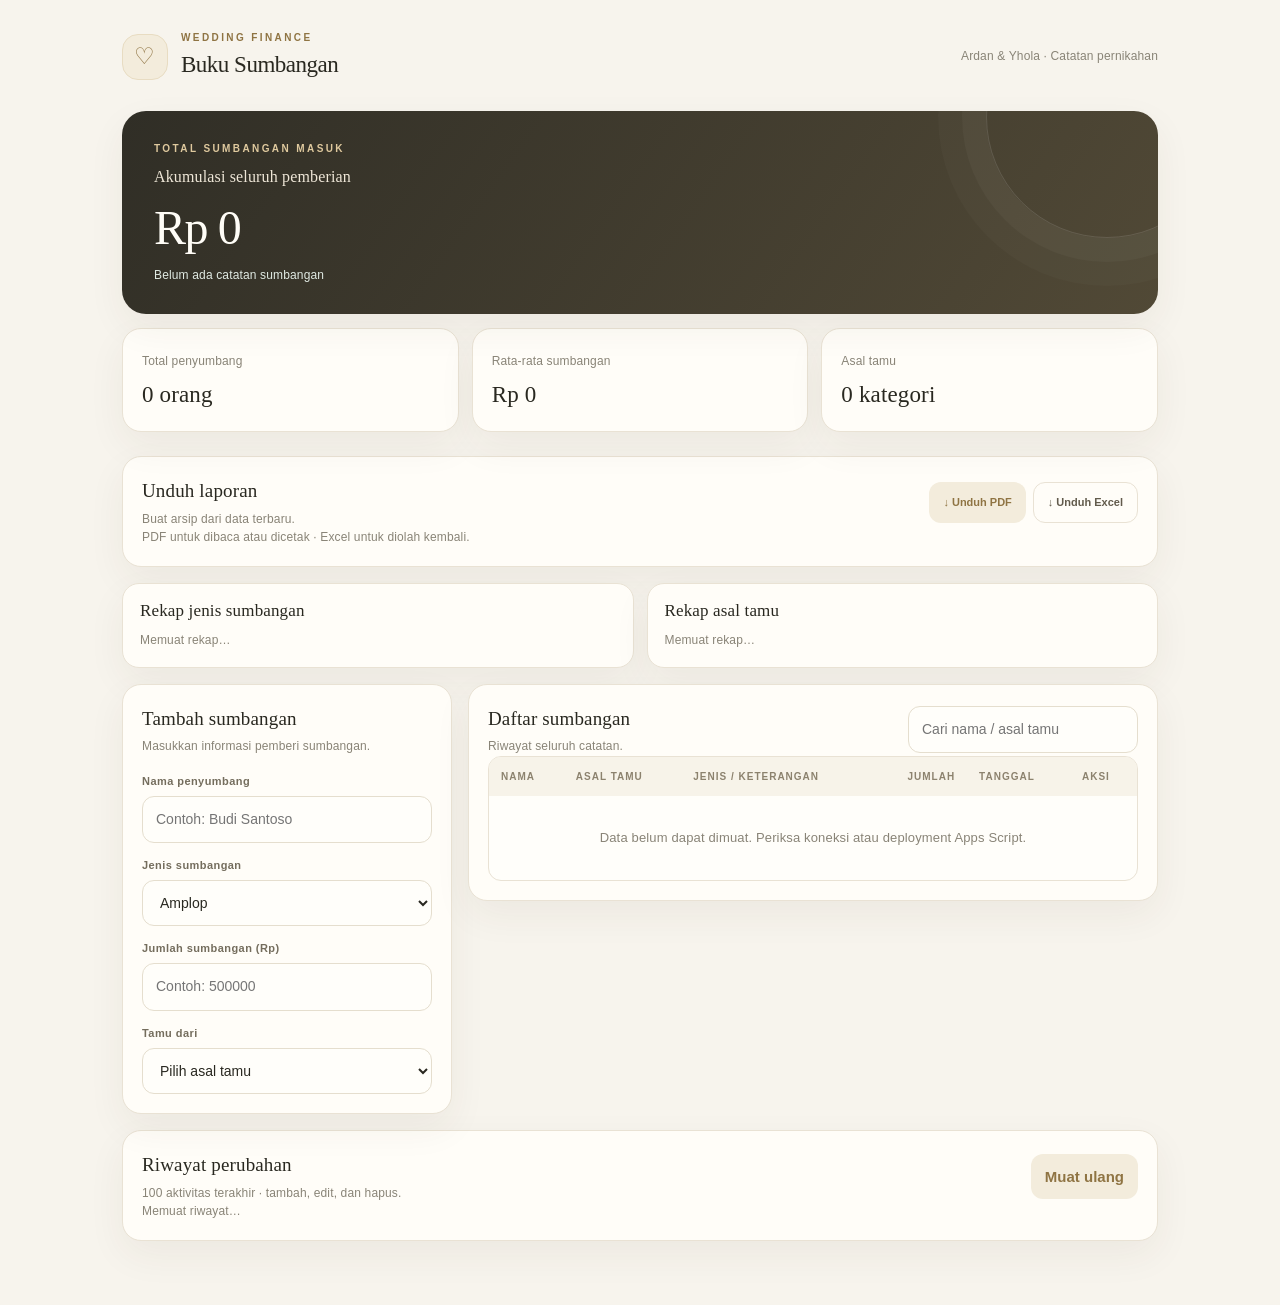
==== commit 32d5fd16: "Use native iPhone select for guest origin" ====
--- a/keuangan/index.html
+++ b/keuangan/index.html
@@ -4,14 +4,14 @@
 *{box-sizing:border-box}body{margin:0;background:var(--bg);color:var(--ink);font:15px/1.55 -apple-system,BlinkMacSystemFont,"Segoe UI",sans-serif;letter-spacing:.01em}
 .wrap{max-width:1080px;margin:auto;padding:30px 22px 64px}.head{display:flex;justify-content:space-between;align-items:center;margin-bottom:28px}.brand{display:flex;gap:13px;align-items:center}.mark{background:var(--gold-soft);color:var(--gold-dark);border:1px solid #e8dcc2;border-radius:16px;width:46px;height:46px;display:grid;place-items:center;font-size:23px}.eyebrow{font-size:10px;letter-spacing:2.4px;color:var(--gold-dark);font-weight:800}.brand h1{font-family:Georgia,serif;font-size:23px;font-weight:500;letter-spacing:-.5px;margin:1px 0}.muted{color:var(--muted);font-size:12px}
 .hero{position:relative;overflow:hidden;background:linear-gradient(125deg,#302e26,#514936);color:#fffdf7;padding:30px 32px;border-radius:24px;box-shadow:var(--shadow)}.hero:after{content:"";position:absolute;width:240px;height:240px;border:1px solid #ffffff20;border-radius:50%;right:-70px;top:-115px;box-shadow:0 0 0 24px #ffffff08,0 0 0 48px #ffffff05}.hero .eyebrow{color:#dfc99e}.hero h2{font-family:Georgia,serif;font-weight:400;font-size:16px;margin:8px 0 2px;color:#eee6d7}.total{font-family:Georgia,serif;font-size:clamp(34px,6vw,48px);font-weight:500;letter-spacing:-1.4px;margin:0}.stats{display:grid;grid-template-columns:repeat(3,1fr);gap:13px;margin:14px 0 24px}.stat,.panel{background:var(--paper);border:1px solid var(--line);border-radius:19px;padding:19px;box-shadow:var(--shadow)}.stat span{font-size:12px;color:var(--muted)}.stat strong{display:block;font-family:Georgia,serif;font-size:23px;font-weight:500;margin-top:5px}.breakdowns{display:grid;grid-template-columns:1fr 1fr;gap:13px;margin:0 0 16px}.breakdown{background:var(--paper);border:1px solid var(--line);border-radius:17px;padding:17px;box-shadow:var(--shadow)}.breakdown h3{font:500 17px Georgia,serif;margin:0 0 10px}.breakrow{display:flex;justify-content:space-between;gap:12px;padding:7px 0;border-top:1px solid #f0eadf;font-size:12px}.breakrow strong{font-weight:700;text-align:right}.history{margin-top:16px}.history-list{display:grid;gap:8px}.history-item{padding:10px 12px;border:1px solid var(--line);border-radius:12px;background:#fffefa;font-size:12px}.history-item strong{display:block}.layout{display:grid;grid-template-columns:330px 1fr;gap:16px;align-items:start}.panel h3{font-family:Georgia,serif;font-size:19px;font-weight:500;margin:0}.sub{font-size:12px;color:var(--muted);margin:4px 0 17px}
-label{display:block;font-size:11px;letter-spacing:.04em;font-weight:700;color:#746d5d;margin:14px 0 6px}input{width:100%;padding:12px 13px;border:1px solid #e5dece;border-radius:12px;background:#fffefa;color:var(--ink);font:inherit;font-size:14px;outline:none;transition:.2s}input:focus{border-color:var(--gold);box-shadow:0 0 0 3px #b79a621a}.source-picker{position:relative}.source-options{display:none;position:absolute;z-index:30;top:calc(100% + 5px);left:0;right:0;max-height:220px;overflow-y:auto;background:#fffefa;border:1px solid #e5dece;border-radius:13px;box-shadow:0 12px 28px rgba(73,59,34,.13);padding:5px}.source-options.open{display:block}.source-option{display:block;width:100%;border:0;background:transparent;text-align:left;padding:11px 12px;border-radius:9px;color:var(--ink);font:inherit;font-size:14px}.source-option:active,.source-option:hover{background:var(--gold-soft)}.source-hint{font-size:10px;color:var(--muted);margin-top:5px}.btn{border:0;border-radius:12px;padding:11px 14px;font:inherit;font-weight:700;cursor:pointer;transition:transform .15s,background .15s}.btn:active{transform:scale(.98)}.primary{background:var(--gold-dark);color:#fffdf7;width:100%;margin-top:18px}.primary:hover{background:#796139}.soft{background:var(--gold-soft);color:var(--gold-dark)}.plain{background:#fffdf8;border:1px solid var(--line);color:#625b4c}.tools{display:flex;gap:7px;flex-wrap:wrap;margin:14px 0}.tools .btn{font-size:11px}.bar{display:flex;justify-content:space-between;align-items:center;gap:10px;flex-wrap:wrap}.search{max-width:230px}.tablebox{overflow:auto;border:1px solid var(--line);border-radius:13px;background:#fffefa}table{width:100%;border-collapse:collapse;min-width:500px}th{background:#f7f3e9;color:#8c826e;text-align:left;font-size:10px;letter-spacing:1px;text-transform:uppercase;padding:12px}td{padding:13px 12px;border-top:1px solid #f0eadf;font-size:13px}td.money{text-align:right;font-weight:700;color:#625338}td:last-child{text-align:right}.tag{background:#f5f0e5;color:#786747;border-radius:20px;padding:5px 9px;font-size:10px}.mini{border:0;background:none;color:var(--gold-dark);font-weight:700;cursor:pointer;padding:5px}.del{color:var(--red)}.empty{text-align:center;padding:32px 15px;color:var(--muted);font-size:13px}.note{background:#f7f2e7;border:1px solid #eee3cc;padding:11px 12px;border-radius:11px;margin-top:14px;font-size:11px;color:#786d57}
+label{display:block;font-size:11px;letter-spacing:.04em;font-weight:700;color:#746d5d;margin:14px 0 6px}input{width:100%;padding:12px 13px;border:1px solid #e5dece;border-radius:12px;background:#fffefa;color:var(--ink);font:inherit;font-size:14px;outline:none;transition:.2s}input:focus{border-color:var(--gold);box-shadow:0 0 0 3px #b79a621a}select{width:100%;min-height:46px;padding:12px 38px 12px 13px;border:1px solid #e5dece;border-radius:12px;background-color:#fffefa;color:var(--ink);font:inherit;font-size:14px;appearance:auto;-webkit-appearance:menulist}select:focus{border-color:var(--gold);outline:2px solid #b79a6230}.btn{border:0;border-radius:12px;padding:11px 14px;font:inherit;font-weight:700;cursor:pointer;transition:transform .15s,background .15s}.btn:active{transform:scale(.98)}.primary{background:var(--gold-dark);color:#fffdf7;width:100%;margin-top:18px}.primary:hover{background:#796139}.soft{background:var(--gold-soft);color:var(--gold-dark)}.plain{background:#fffdf8;border:1px solid var(--line);color:#625b4c}.tools{display:flex;gap:7px;flex-wrap:wrap;margin:14px 0}.tools .btn{font-size:11px}.bar{display:flex;justify-content:space-between;align-items:center;gap:10px;flex-wrap:wrap}.search{max-width:230px}.tablebox{overflow:auto;border:1px solid var(--line);border-radius:13px;background:#fffefa}table{width:100%;border-collapse:collapse;min-width:500px}th{background:#f7f3e9;color:#8c826e;text-align:left;font-size:10px;letter-spacing:1px;text-transform:uppercase;padding:12px}td{padding:13px 12px;border-top:1px solid #f0eadf;font-size:13px}td.money{text-align:right;font-weight:700;color:#625338}td:last-child{text-align:right}.tag{background:#f5f0e5;color:#786747;border-radius:20px;padding:5px 9px;font-size:10px}.mini{border:0;background:none;color:var(--gold-dark);font-weight:700;cursor:pointer;padding:5px}.del{color:var(--red)}.empty{text-align:center;padding:32px 15px;color:var(--muted);font-size:13px}.note{background:#f7f2e7;border:1px solid #eee3cc;padding:11px 12px;border-radius:11px;margin-top:14px;font-size:11px;color:#786d57}
 @media(max-width:760px){.breakdowns{grid-template-columns:1fr}.wrap{max-width:540px;padding:20px 14px 44px}.head{margin-bottom:20px}.head>span{display:none}.brand h1{font-size:21px}.hero{padding:25px 22px;border-radius:21px}.stats{gap:8px;margin:11px 0 17px}.stat{padding:13px 12px;border-radius:15px}.stat strong{font-size:18px}.layout{grid-template-columns:1fr;gap:12px}.panel{padding:17px;border-radius:17px}.search{max-width:none;width:100%}.bar{align-items:flex-start}.tablebox{overflow:visible;border:0;background:transparent}table{min-width:0;border-collapse:separate;border-spacing:0 8px}thead{display:none}tbody tr{display:grid;grid-template-columns:1fr auto;gap:4px 10px;background:#fffefa;border:1px solid var(--line);border-radius:13px;padding:11px 12px;margin-bottom:8px}td{border:0;padding:0;font-size:12px}td:first-child{grid-column:1;grid-row:1;font-size:13px}td:nth-child(2){grid-column:1;grid-row:2}td.money{grid-column:2;grid-row:1;text-align:right;align-self:center;font-size:13px}td:last-child{grid-column:2;grid-row:2;align-self:center;white-space:nowrap}.empty{background:#fffefa;border:1px dashed var(--line);border-radius:13px}.tools{gap:6px}.tools .btn{flex:1;padding:10px 8px}}
 @media(max-width:360px){.stats{grid-template-columns:1fr}.stat{display:flex;justify-content:space-between;align-items:center}.stat strong{margin:0}.hero{padding:22px 18px}}</style></head><body><div class="wrap">
 <header class="head"><div class="brand"><div class="mark">♡</div><div><div class="eyebrow">WEDDING FINANCE</div><h1>Buku Sumbangan</h1></div></div><span class="muted">Ardan & Yhola · Catatan pernikahan</span></header>
 <section class="hero"><div class="eyebrow">TOTAL SUMBANGAN MASUK</div><h2>Akumulasi seluruh pemberian</h2><p class="total" id="total">Rp 0</p><div class="muted" style="color:#e0eae3" id="summary">Belum ada catatan sumbangan</div></section>
 <section class="stats"><div class="stat"><span>Total penyumbang</span><strong id="count">0 orang</strong></div><div class="stat"><span>Rata-rata sumbangan</span><strong id="avg">Rp 0</strong></div><div class="stat"><span>Asal tamu</span><strong id="groups">0 kategori</strong></div></section>
 <section class="panel" style="margin:0 0 16px"><div class="bar"><div><h3>Unduh laporan</h3><p class="sub" style="margin-bottom:0">Buat arsip dari data terbaru.</p></div><div class="tools" style="margin:0"><button class="btn soft" id="exportPdf" type="button">↓ Unduh PDF</button><button class="btn plain" id="exportExcel" type="button">↓ Unduh Excel</button></div></div><div class="muted">PDF untuk dibaca atau dicetak · Excel untuk diolah kembali.</div></section>
-<section class="breakdowns"><div class="breakdown"><h3>Rekap jenis sumbangan</h3><div id="categoryBreakdown" class="muted">Memuat rekap…</div></div><div class="breakdown"><h3>Rekap asal tamu</h3><div id="originBreakdown" class="muted">Memuat rekap…</div></div></section><main class="layout"><section class="panel"><h3 id="formTitle">Tambah sumbangan</h3><p class="sub">Masukkan informasi pemberi sumbangan.</p><form id="form"><input id="editId" type="hidden"><label for="name">Nama penyumbang</label><input id="name" maxlength="100" placeholder="Contoh: Budi Santoso" required><label for="giftType">Jenis sumbangan</label><select id="giftType" required><option value="Amplop">Amplop</option><option value="Mandiri Yhola">Mandiri Yhola</option><option value="BCA Yhola">BCA Yhola</option><option value="BCA Ardan">BCA Ardan</option><option value="Kado">Kado</option></select><div id="moneyField"><label for="amount">Jumlah sumbangan (Rp)</label><input id="amount" type="number" min="1" step="1" placeholder="Contoh: 500000"></div><div id="giftField" style="display:none"><label for="giftDescription">Isi kado / hadiah</label><input id="giftDescription" maxlength="160" placeholder="Contoh: Rice cooker, setrika, piring"></div><label for="source">Tamu dari</label><div class="source-picker"><input id="source" maxlength="80" placeholder="Pilih atau ketik asal tamu" autocomplete="off" required aria-label="Asal tamu" aria-controls="sourceOptions" aria-expanded="false"><div id="sourceOptions" class="source-options" role="listbox"><button class="source-option" type="button">Kantor Bumindo</button><button class="source-option" type="button">Kantor Erha</button><button class="source-option" type="button">Keluarga Ardan</button><button class="source-option" type="button">Keluarga Yhola</button><button class="source-option" type="button">Teman Ardan</button><button class="source-option" type="button">Teman Yhola</button><button class="source-option" type="button">Tetangga</button><button class="source-option" type="button">Lainnya</button></div></div><div class="source-hint">Pilih salah satu opsi atau ketik asal tamu sendiri.</div><button class="btn primary" id="save">＋ Simpan sumbangan</button><button class="btn plain" id="cancel" type="button" style="display:none;width:100%;margin-top:8px">Batal edit</button></form><div class="note" id="connectionNote">Menghubungkan ke Google Spreadsheet…</div></section>
+<section class="breakdowns"><div class="breakdown"><h3>Rekap jenis sumbangan</h3><div id="categoryBreakdown" class="muted">Memuat rekap…</div></div><div class="breakdown"><h3>Rekap asal tamu</h3><div id="originBreakdown" class="muted">Memuat rekap…</div></div></section><main class="layout"><section class="panel"><h3 id="formTitle">Tambah sumbangan</h3><p class="sub">Masukkan informasi pemberi sumbangan.</p><form id="form"><input id="editId" type="hidden"><label for="name">Nama penyumbang</label><input id="name" maxlength="100" placeholder="Contoh: Budi Santoso" required><label for="giftType">Jenis sumbangan</label><select id="giftType" required><option value="Amplop">Amplop</option><option value="Mandiri Yhola">Mandiri Yhola</option><option value="BCA Yhola">BCA Yhola</option><option value="BCA Ardan">BCA Ardan</option><option value="Kado">Kado</option></select><div id="moneyField"><label for="amount">Jumlah sumbangan (Rp)</label><input id="amount" type="number" min="1" step="1" placeholder="Contoh: 500000"></div><div id="giftField" style="display:none"><label for="giftDescription">Isi kado / hadiah</label><input id="giftDescription" maxlength="160" placeholder="Contoh: Rice cooker, setrika, piring"></div><label for="sourceChoice">Tamu dari</label><select id="sourceChoice" required><option value="">Pilih asal tamu</option><option>Kantor Bumindo</option><option>Kantor Erha</option><option>Keluarga Ardan</option><option>Keluarga Yhola</option><option>Teman Ardan</option><option>Teman Yhola</option><option>Tetangga</option><option value="__custom">Ketik sendiri…</option></select><div id="sourceCustomField" style="display:none;margin-top:8px"><input id="sourceCustom" maxlength="80" placeholder="Ketik asal tamu" autocomplete="off></div><button class="btn primary" id="save">＋ Simpan sumbangan</button><button class="btn plain" id="cancel" type="button" style="display:none;width:100%;margin-top:8px">Batal edit</button></form><div class="note" id="connectionNote">Menghubungkan ke Google Spreadsheet…</div></section>
 <section class="panel"><div class="bar"><div><h3>Daftar sumbangan</h3><p class="sub" style="margin-bottom:0">Riwayat seluruh catatan.</p></div><input class="search" id="search" placeholder="Cari nama / asal tamu"></div><div class="tablebox"><table><thead><tr><th>Nama</th><th>Asal tamu</th><th>Jenis / keterangan</th><th style="text-align:right">Jumlah</th><th>Tanggal</th><th>Aksi</th></tr></thead><tbody id="rows"></tbody></table><div class="empty" id="empty">Belum ada data sumbangan.</div></div></section></main><section class="panel history"><div class="bar"><div><h3>Riwayat perubahan</h3><p class="sub" style="margin-bottom:0">100 aktivitas terakhir · tambah, edit, dan hapus.</p></div><button class="btn soft" id="refreshHistory" type="button">Muat ulang</button></div><div class="history-list" id="historyList"><div class="muted">Memuat riwayat…</div></div></section></div>
 <script>
 const API_URL='https://script.google.com/macros/s/AKfycbxNFqW2C0oom2XLYR7Bl8sXGNIYt9yvdD8c3E6MTgGso52kSdKQ0DlTxcWpdpOXpttvGg/exec';
@@ -36,29 +36,26 @@
  $('rows').querySelectorAll('[data-delete-id]').forEach(btn=>btn.addEventListener('click',()=>removeRow(btn.dataset.deleteId)));
  $('empty').style.display=list.length?'none':'block';
 }
-const sourceInput=$('source'),sourceOptions=$('sourceOptions');
-function filterSourceOptions(){
- const q=sourceInput.value.trim().toLocaleLowerCase('id');
- let visible=0;
- sourceOptions.querySelectorAll('.source-option').forEach(btn=>{
-  const show=!q||btn.textContent.toLocaleLowerCase('id').includes(q);
-  btn.style.display=show?'block':'none';if(show)visible++;
- });
- sourceOptions.classList.toggle('open',document.activeElement===sourceInput&&visible>0);
- sourceInput.setAttribute('aria-expanded',sourceOptions.classList.contains('open')?'true':'false');
+const sourceChoice=$('sourceChoice'),sourceCustom=$('sourceCustom');
+function syncSourceField(){
+ const custom=sourceChoice.value==='__custom';
+ $('sourceCustomField').style.display=custom?'block':'none';
+ sourceCustom.required=custom;
 }
-sourceInput.addEventListener('focus',filterSourceOptions);
-sourceInput.addEventListener('input',filterSourceOptions);
-sourceOptions.querySelectorAll('.source-option').forEach(btn=>{
- btn.addEventListener('pointerdown',e=>e.preventDefault());
- btn.addEventListener('click',()=>{sourceInput.value=btn.textContent;sourceOptions.classList.remove('open');sourceInput.setAttribute('aria-expanded','false');sourceInput.focus();});
-});
-sourceInput.addEventListener('keydown',e=>{if(e.key==='Escape'){sourceOptions.classList.remove('open');sourceInput.setAttribute('aria-expanded','false')}});
-document.addEventListener('click',e=>{if(!e.target.closest('.source-picker')){sourceOptions.classList.remove('open');sourceInput.setAttribute('aria-expanded','false')}});
+function getSourceValue(){return sourceChoice.value==='__custom'?sourceCustom.value.trim():sourceChoice.value.trim()}
+function setSourceValue(value){
+ const known=['Kantor Bumindo','Kantor Erha','Keluarga Ardan','Keluarga Yhola','Teman Ardan','Teman Yhola','Tetangga'];
+ if(known.includes(value)){sourceChoice.value=value;sourceCustom.value=''}
+ else if(value){sourceChoice.value='__custom';sourceCustom.value=value}
+ else{sourceChoice.value='';sourceCustom.value=''}
+ syncSourceField();
+}
+sourceChoice.addEventListener('change',syncSourceField);
+syncSourceField();
 function syncGiftFields(){const gift=$('giftType').value==='Kado';$('moneyField').style.display=gift?'none':'block';$('giftField').style.display=gift?'block':'none';$('amount').required=!gift;$('giftDescription').required=gift} $('giftType').onchange=syncGiftFields;syncGiftFields();
-$('form').onsubmit=async e=>{e.preventDefault();const id=$('editId').value,type=$('giftType').value,isGift=type==='Kado',item={name:$('name').value.trim(),amount:isGift?0:Number($('amount').value),source:$('source').value.trim(),type,giftDescription:isGift?$('giftDescription').value.trim():''};if(!item.name||!item.source||(isGift?!item.giftDescription:item.amount<=0)){alert(isGift?'Nama, asal tamu, dan isi kado wajib diisi.':'Nama, asal tamu, dan jumlah wajib diisi.');return}const btn=$('save');btn.disabled=true;btn.textContent='Menyimpan…';try{if(id)await api({action:'update',id,...item});else await api({action:'add',...item});await loadData();reset()}catch(err){alert('Gagal menyimpan: '+err.message)}finally{btn.disabled=false;btn.textContent=id?'Simpan perubahan':'＋ Simpan sumbangan'}};
+$('form').onsubmit=async e=>{e.preventDefault();const id=$('editId').value,type=$('giftType').value,isGift=type==='Kado',item={name:$('name').value.trim(),amount:isGift?0:Number($('amount').value),source:getSourceValue(),type,giftDescription:isGift?$('giftDescription').value.trim():''};if(!item.name||!item.source||(isGift?!item.giftDescription:item.amount<=0)){alert(isGift?'Nama, asal tamu, dan isi kado wajib diisi.':'Nama, asal tamu, dan jumlah wajib diisi.');return}const btn=$('save');btn.disabled=true;btn.textContent='Menyimpan…';try{if(id)await api({action:'update',id,...item});else await api({action:'add',...item});await loadData();reset()}catch(err){alert('Gagal menyimpan: '+err.message)}finally{btn.disabled=false;btn.textContent=id?'Simpan perubahan':'＋ Simpan sumbangan'}};
 function reset(){$('form').reset();$('editId').value='';$('formTitle').textContent='Tambah sumbangan';$('save').textContent='＋ Simpan sumbangan';$('cancel').style.display='none';syncGiftFields()}
-window.editRow=id=>{let x=data.find(v=>v.id===id);if(!x)return;$('editId').value=id;$('name').value=x.name;$('giftType').value=x.type||'Amplop';$('amount').value=x.amount||'';$('giftDescription').value=x.giftDescription||'';$('source').value=x.source;syncGiftFields();$('formTitle').textContent='Edit sumbangan';$('save').textContent='Simpan perubahan';$('cancel').style.display='block';window.scrollTo({top:0,behavior:'smooth'})};
+window.editRow=id=>{let x=data.find(v=>v.id===id);if(!x)return;$('editId').value=id;$('name').value=x.name;$('giftType').value=x.type||'Amplop';$('amount').value=x.amount||'';$('giftDescription').value=x.giftDescription||'';setSourceValue(x.source);syncGiftFields();$('formTitle').textContent='Edit sumbangan';$('save').textContent='Simpan perubahan';$('cancel').style.display='block';window.scrollTo({top:0,behavior:'smooth'})};
 window.removeRow=async id=>{let x=data.find(v=>v.id===id);if(x&&confirm('Hapus catatan '+x.name+'?')){try{await api({action:'delete',id});await loadData();if($('editId').value===id)reset()}catch(err){alert('Gagal menghapus: '+err.message)}}};
 
 function exportRows(){
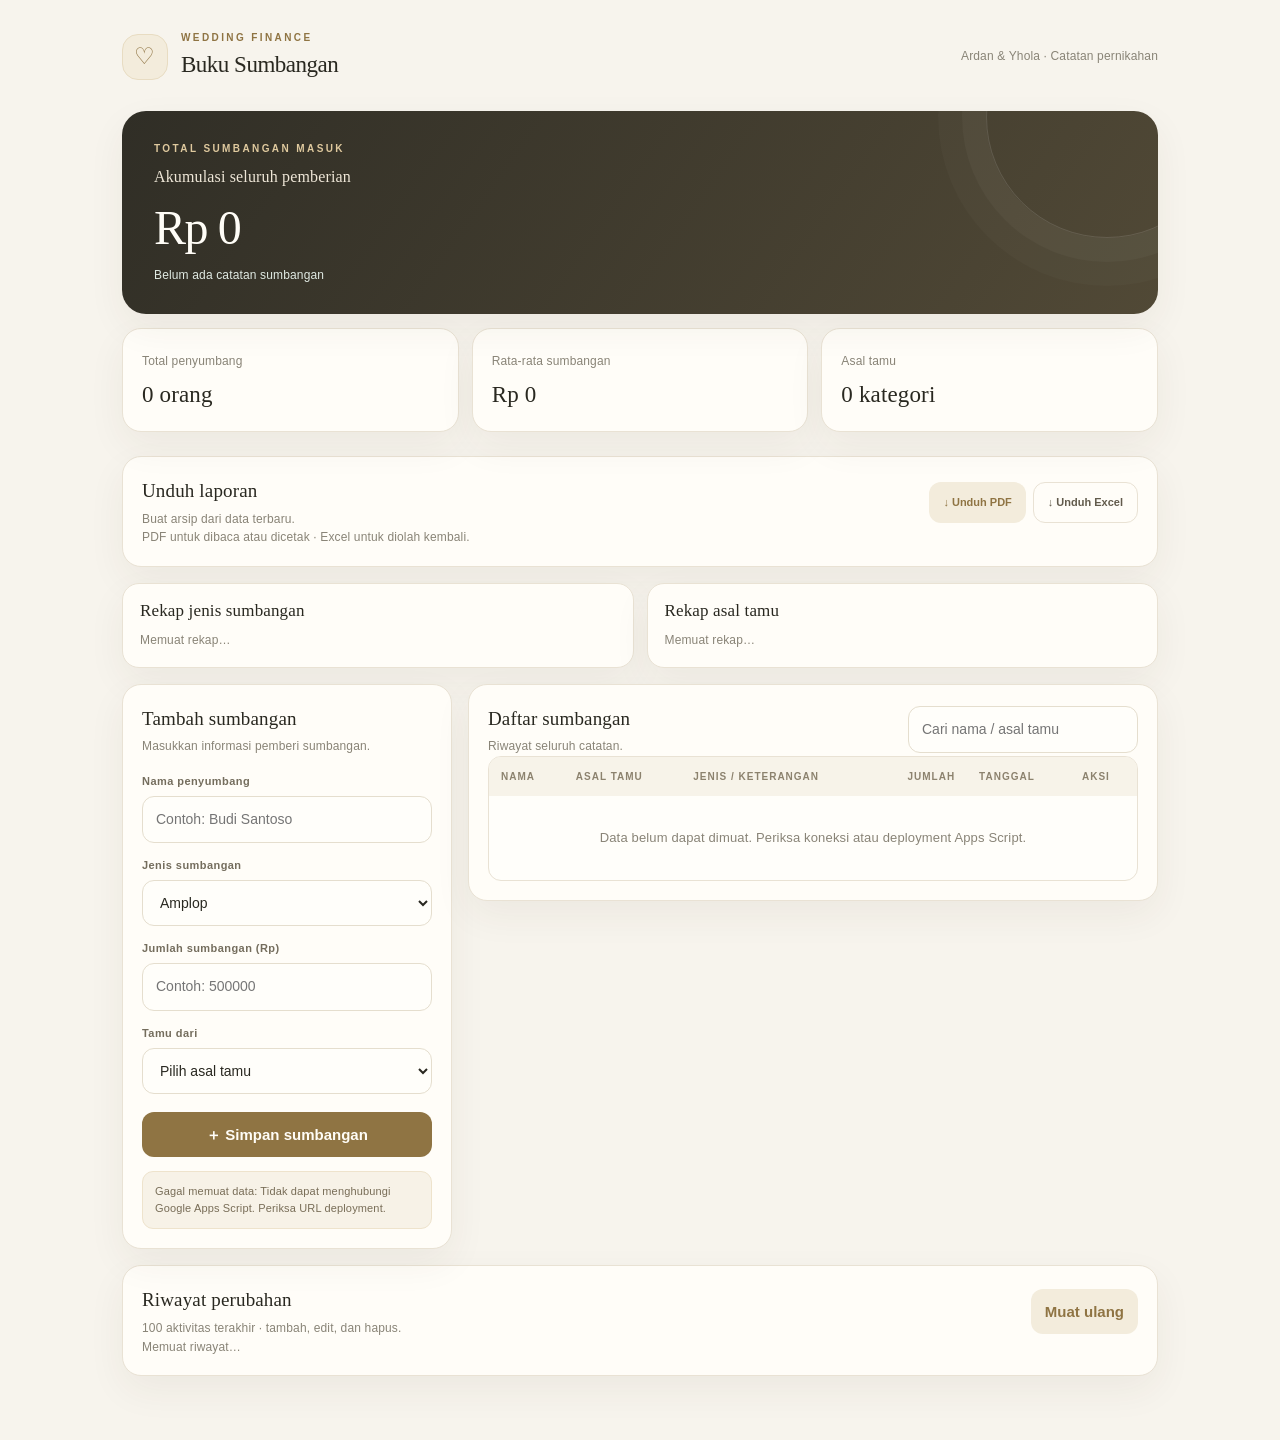
==== commit 6859fc42: "Fix guest origin custom input markup" ====
--- a/keuangan/index.html
+++ b/keuangan/index.html
@@ -11,7 +11,7 @@
 <section class="hero"><div class="eyebrow">TOTAL SUMBANGAN MASUK</div><h2>Akumulasi seluruh pemberian</h2><p class="total" id="total">Rp 0</p><div class="muted" style="color:#e0eae3" id="summary">Belum ada catatan sumbangan</div></section>
 <section class="stats"><div class="stat"><span>Total penyumbang</span><strong id="count">0 orang</strong></div><div class="stat"><span>Rata-rata sumbangan</span><strong id="avg">Rp 0</strong></div><div class="stat"><span>Asal tamu</span><strong id="groups">0 kategori</strong></div></section>
 <section class="panel" style="margin:0 0 16px"><div class="bar"><div><h3>Unduh laporan</h3><p class="sub" style="margin-bottom:0">Buat arsip dari data terbaru.</p></div><div class="tools" style="margin:0"><button class="btn soft" id="exportPdf" type="button">↓ Unduh PDF</button><button class="btn plain" id="exportExcel" type="button">↓ Unduh Excel</button></div></div><div class="muted">PDF untuk dibaca atau dicetak · Excel untuk diolah kembali.</div></section>
-<section class="breakdowns"><div class="breakdown"><h3>Rekap jenis sumbangan</h3><div id="categoryBreakdown" class="muted">Memuat rekap…</div></div><div class="breakdown"><h3>Rekap asal tamu</h3><div id="originBreakdown" class="muted">Memuat rekap…</div></div></section><main class="layout"><section class="panel"><h3 id="formTitle">Tambah sumbangan</h3><p class="sub">Masukkan informasi pemberi sumbangan.</p><form id="form"><input id="editId" type="hidden"><label for="name">Nama penyumbang</label><input id="name" maxlength="100" placeholder="Contoh: Budi Santoso" required><label for="giftType">Jenis sumbangan</label><select id="giftType" required><option value="Amplop">Amplop</option><option value="Mandiri Yhola">Mandiri Yhola</option><option value="BCA Yhola">BCA Yhola</option><option value="BCA Ardan">BCA Ardan</option><option value="Kado">Kado</option></select><div id="moneyField"><label for="amount">Jumlah sumbangan (Rp)</label><input id="amount" type="number" min="1" step="1" placeholder="Contoh: 500000"></div><div id="giftField" style="display:none"><label for="giftDescription">Isi kado / hadiah</label><input id="giftDescription" maxlength="160" placeholder="Contoh: Rice cooker, setrika, piring"></div><label for="sourceChoice">Tamu dari</label><select id="sourceChoice" required><option value="">Pilih asal tamu</option><option>Kantor Bumindo</option><option>Kantor Erha</option><option>Keluarga Ardan</option><option>Keluarga Yhola</option><option>Teman Ardan</option><option>Teman Yhola</option><option>Tetangga</option><option value="__custom">Ketik sendiri…</option></select><div id="sourceCustomField" style="display:none;margin-top:8px"><input id="sourceCustom" maxlength="80" placeholder="Ketik asal tamu" autocomplete="off></div><button class="btn primary" id="save">＋ Simpan sumbangan</button><button class="btn plain" id="cancel" type="button" style="display:none;width:100%;margin-top:8px">Batal edit</button></form><div class="note" id="connectionNote">Menghubungkan ke Google Spreadsheet…</div></section>
+<section class="breakdowns"><div class="breakdown"><h3>Rekap jenis sumbangan</h3><div id="categoryBreakdown" class="muted">Memuat rekap…</div></div><div class="breakdown"><h3>Rekap asal tamu</h3><div id="originBreakdown" class="muted">Memuat rekap…</div></div></section><main class="layout"><section class="panel"><h3 id="formTitle">Tambah sumbangan</h3><p class="sub">Masukkan informasi pemberi sumbangan.</p><form id="form"><input id="editId" type="hidden"><label for="name">Nama penyumbang</label><input id="name" maxlength="100" placeholder="Contoh: Budi Santoso" required><label for="giftType">Jenis sumbangan</label><select id="giftType" required><option value="Amplop">Amplop</option><option value="Mandiri Yhola">Mandiri Yhola</option><option value="BCA Yhola">BCA Yhola</option><option value="BCA Ardan">BCA Ardan</option><option value="Kado">Kado</option></select><div id="moneyField"><label for="amount">Jumlah sumbangan (Rp)</label><input id="amount" type="number" min="1" step="1" placeholder="Contoh: 500000"></div><div id="giftField" style="display:none"><label for="giftDescription">Isi kado / hadiah</label><input id="giftDescription" maxlength="160" placeholder="Contoh: Rice cooker, setrika, piring"></div><label for="sourceChoice">Tamu dari</label><select id="sourceChoice" required><option value="">Pilih asal tamu</option><option>Kantor Bumindo</option><option>Kantor Erha</option><option>Keluarga Ardan</option><option>Keluarga Yhola</option><option>Teman Ardan</option><option>Teman Yhola</option><option>Tetangga</option><option value="__custom">Ketik sendiri…</option></select><div id="sourceCustomField" style="display:none;margin-top:8px"><input id="sourceCustom" maxlength="80" placeholder="Ketik asal tamu" autocomplete="off"></div><button class="btn primary" id="save">＋ Simpan sumbangan</button><button class="btn plain" id="cancel" type="button" style="display:none;width:100%;margin-top:8px">Batal edit</button></form><div class="note" id="connectionNote">Menghubungkan ke Google Spreadsheet…</div></section>
 <section class="panel"><div class="bar"><div><h3>Daftar sumbangan</h3><p class="sub" style="margin-bottom:0">Riwayat seluruh catatan.</p></div><input class="search" id="search" placeholder="Cari nama / asal tamu"></div><div class="tablebox"><table><thead><tr><th>Nama</th><th>Asal tamu</th><th>Jenis / keterangan</th><th style="text-align:right">Jumlah</th><th>Tanggal</th><th>Aksi</th></tr></thead><tbody id="rows"></tbody></table><div class="empty" id="empty">Belum ada data sumbangan.</div></div></section></main><section class="panel history"><div class="bar"><div><h3>Riwayat perubahan</h3><p class="sub" style="margin-bottom:0">100 aktivitas terakhir · tambah, edit, dan hapus.</p></div><button class="btn soft" id="refreshHistory" type="button">Muat ulang</button></div><div class="history-list" id="historyList"><div class="muted">Memuat riwayat…</div></div></section></div>
 <script>
 const API_URL='https://script.google.com/macros/s/AKfycbxNFqW2C0oom2XLYR7Bl8sXGNIYt9yvdD8c3E6MTgGso52kSdKQ0DlTxcWpdpOXpttvGg/exec';
